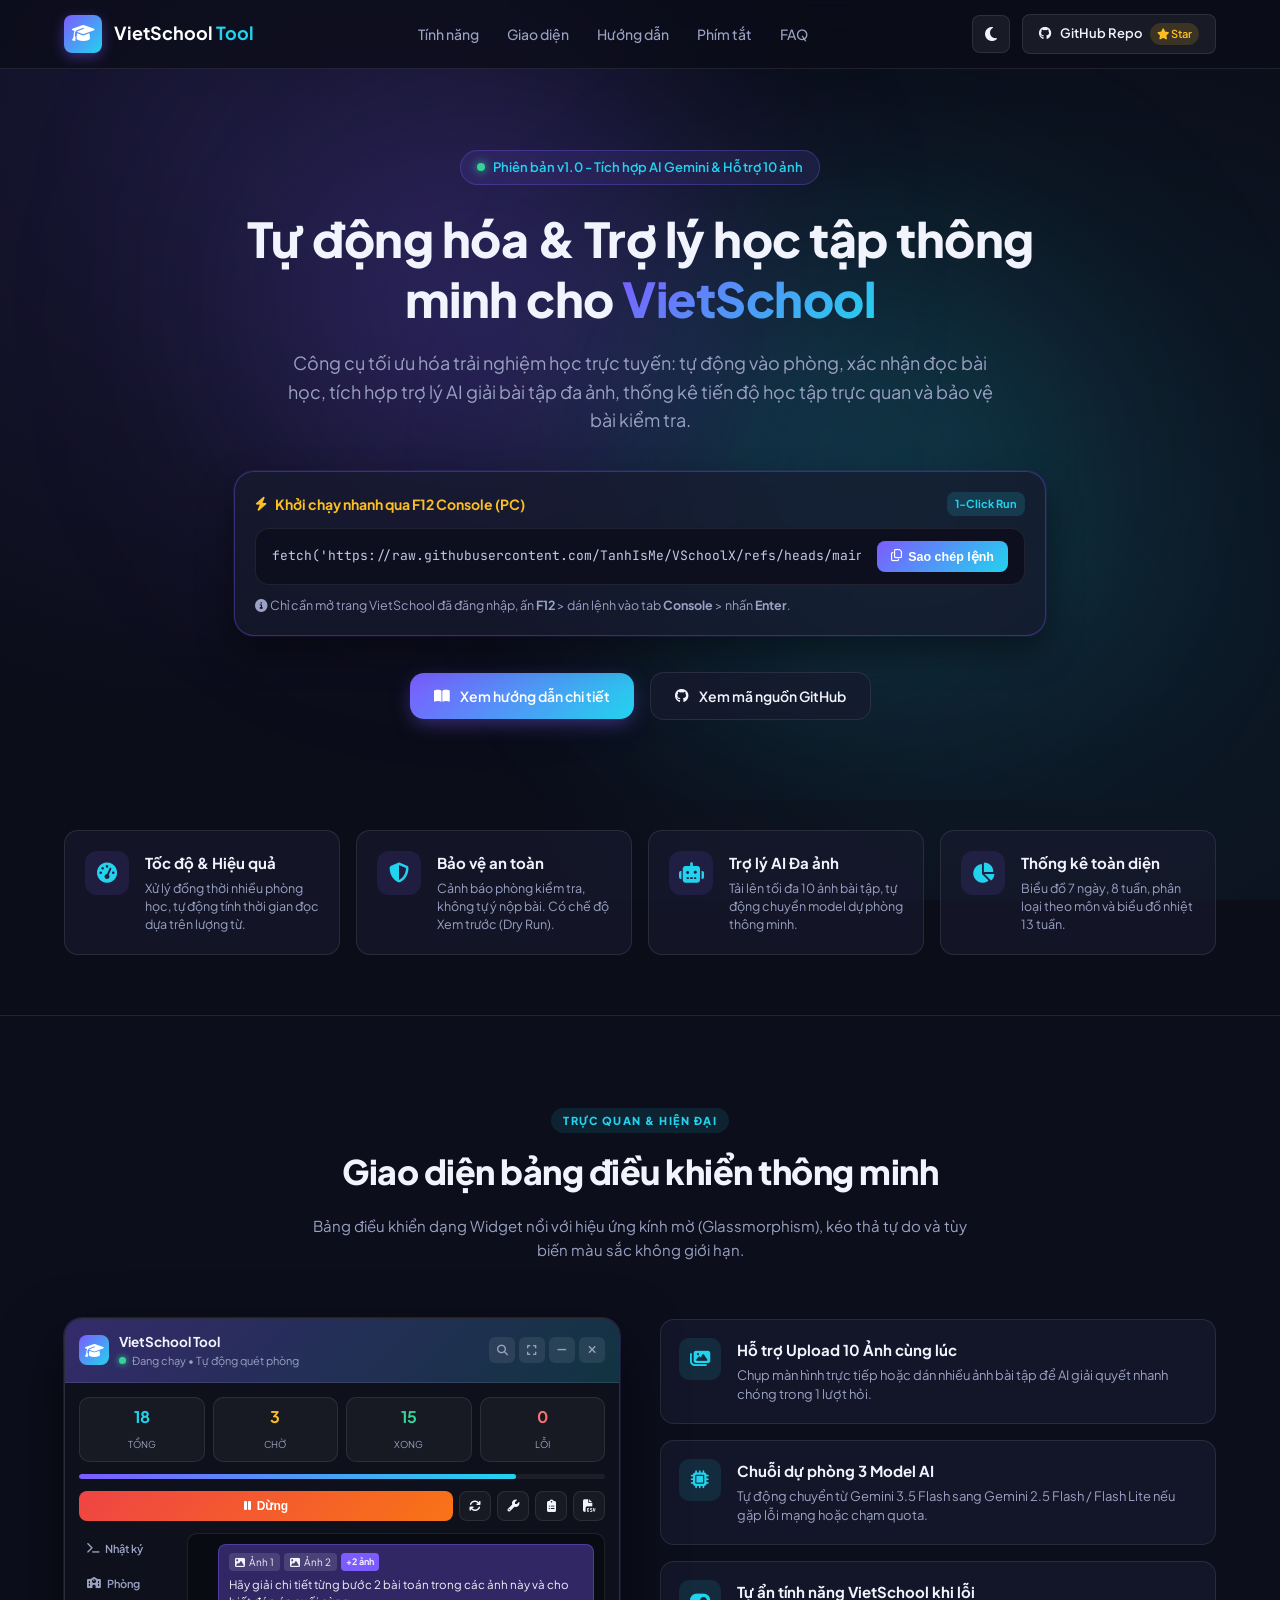
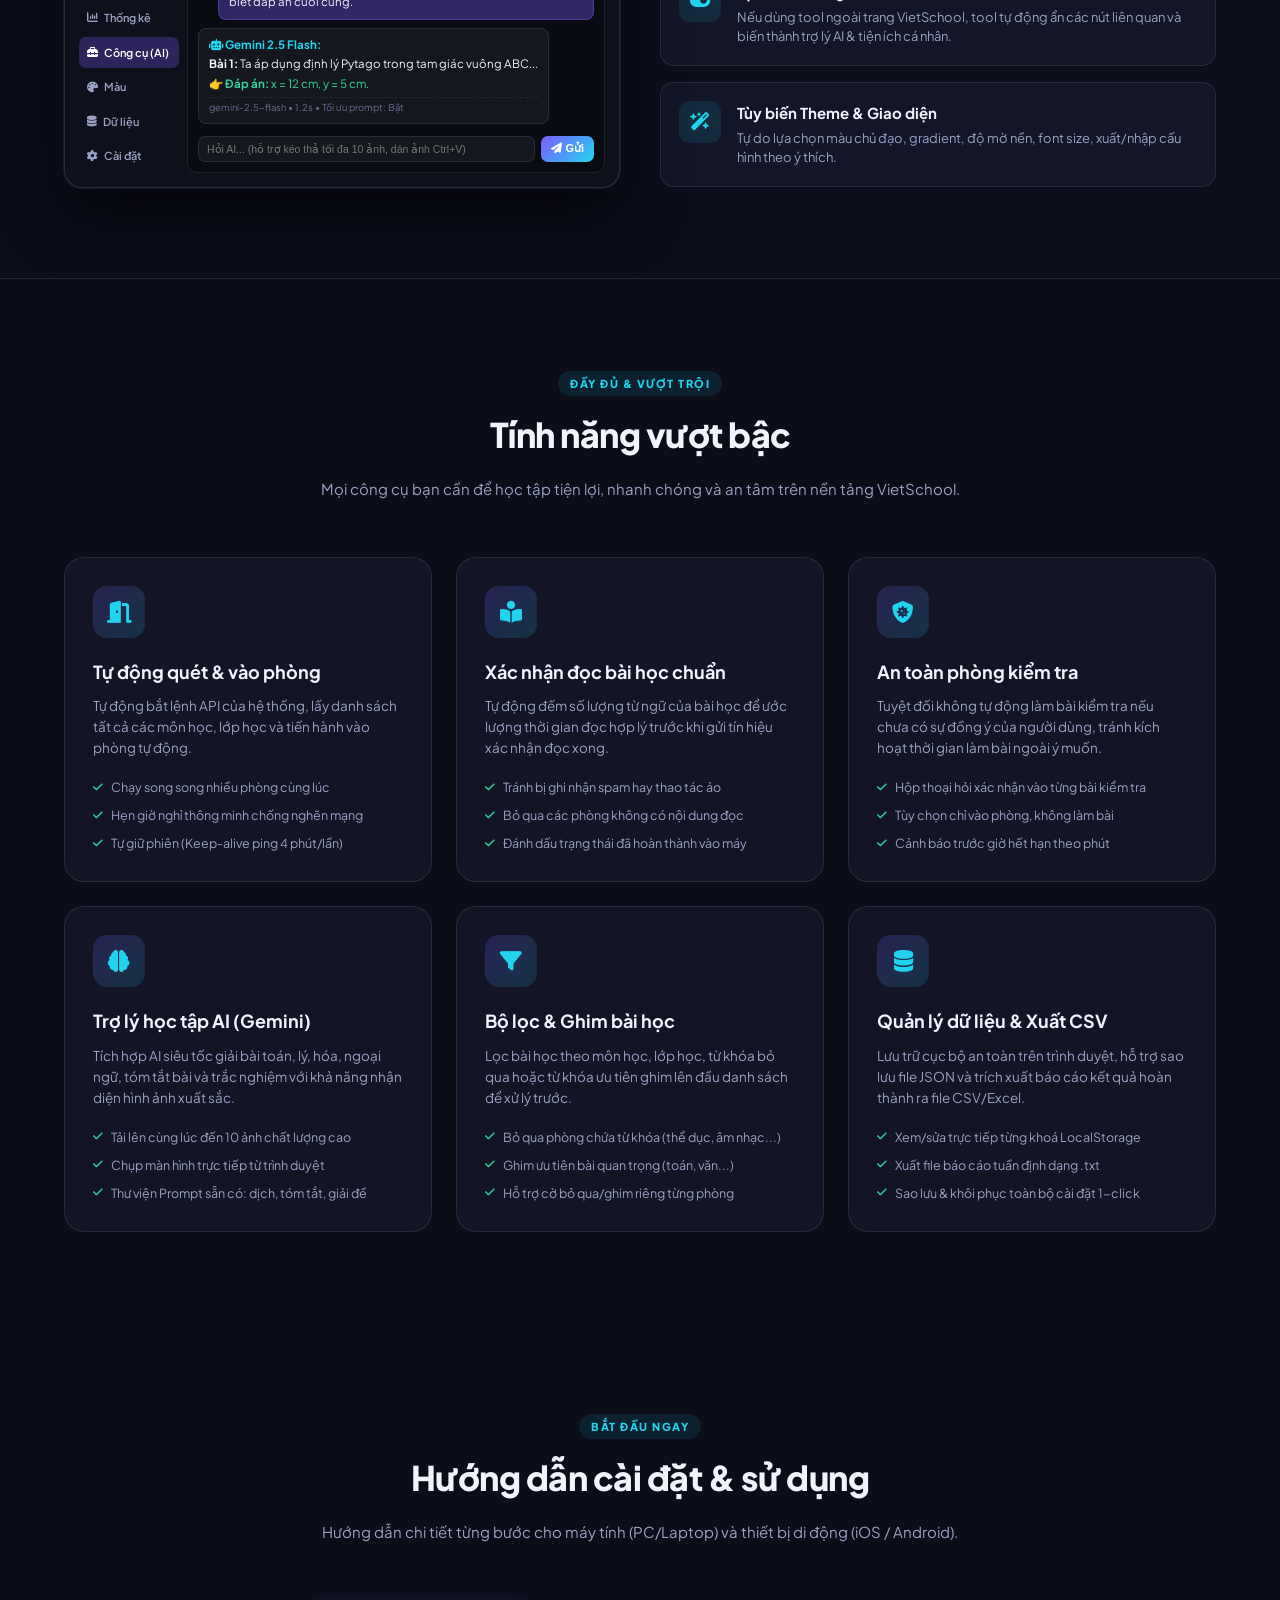
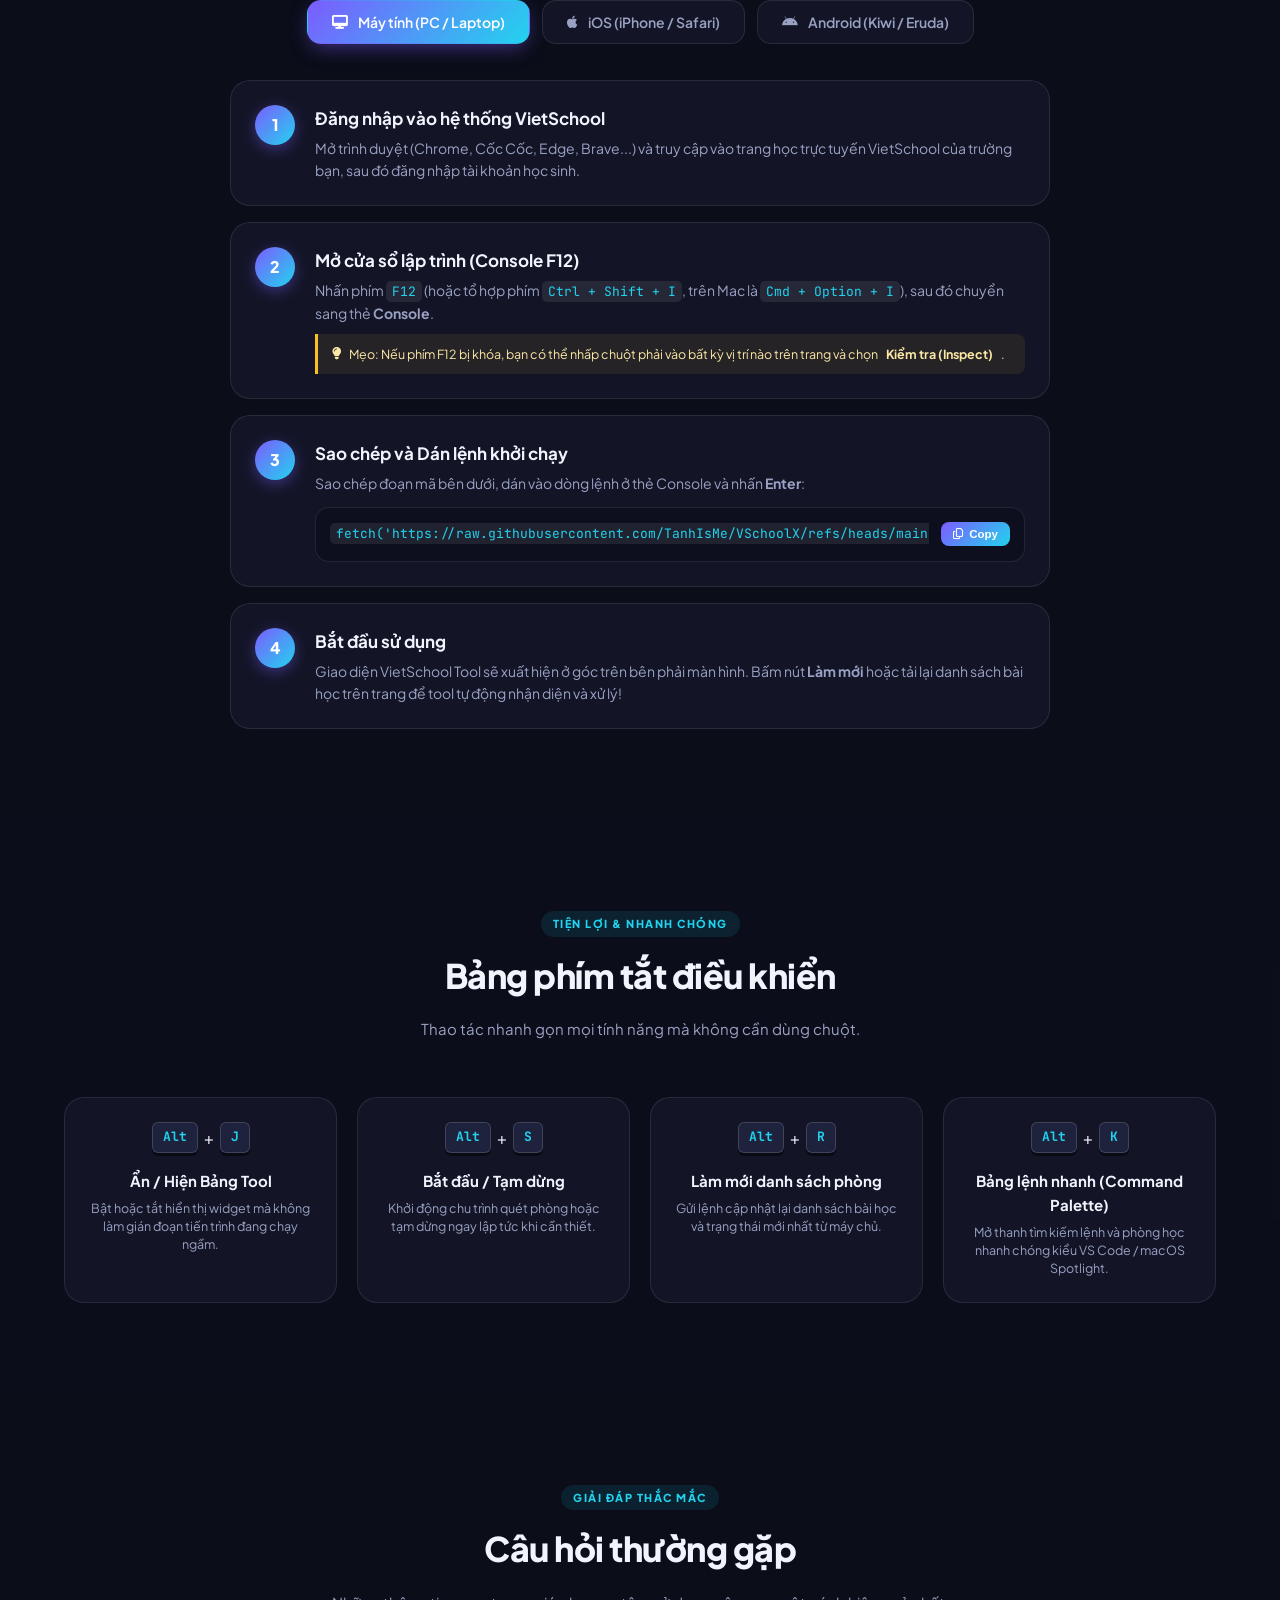
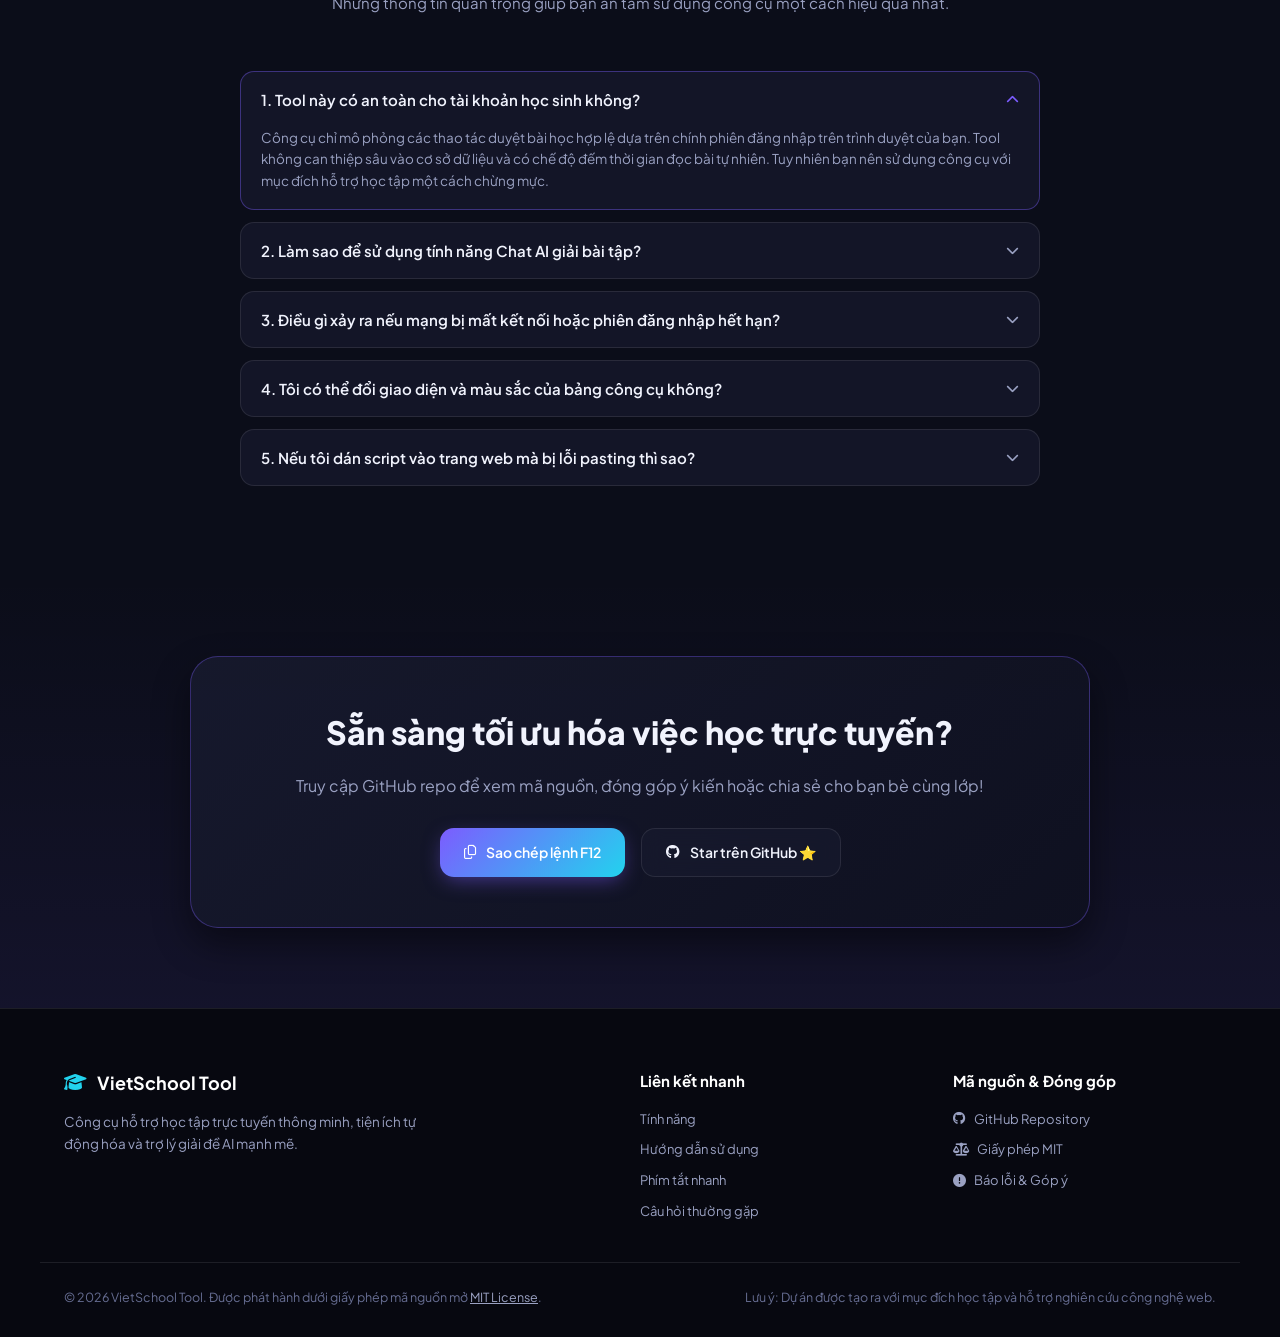
==== index.html @ 0cc4e55e "Update index.html" ====
<!DOCTYPE html>
<html lang="vi">
<head>
  <meta charset="UTF-8">
  <meta name="viewport" content="width=device-width, initial-scale=1.0">
  <title>VietSchool Tool - Trợ lý học tập & Tự động hóa VietSchool</title>
  <meta name="description" content="Trang giới thiệu và hướng dẫn sử dụng VietSchool Tool - Tiện ích tự động hóa học tập, trợ lý AI giải bài đa năng và thống kê học tập cho VietSchool.">
  <link rel="preconnect" href="https://fonts.googleapis.com">
  <link rel="preconnect" href="https://fonts.gstatic.com" crossorigin>
  <link href="https://fonts.googleapis.com/css2?family=Plus+Jakarta+Sans:wght@400;500;600;700;800&family=JetBrains+Mono:wght@400;500;600&display=swap" rel="stylesheet">
  <link rel="stylesheet" href="https://cdnjs.cloudflare.com/ajax/libs/font-awesome/6.5.2/css/all.min.css">
  <link rel="stylesheet" href="style.css">
</head>
<body>

  <!-- Navigation -->
  <nav class="navbar">
    <div class="nav-container">
      <a href="#" class="nav-logo">
        <div class="logo-icon"><i class="fa-solid fa-graduation-cap"></i></div>
        <span class="logo-text">VietSchool <span>Tool</span></span>
      </a>
      <ul class="nav-links">
        <li><a href="#features">Tính năng</a></li>
        <li><a href="#demo">Giao diện</a></li>
        <li><a href="#guide">Hướng dẫn</a></li>
        <li><a href="#shortcuts">Phím tắt</a></li>
        <li><a href="#faq">FAQ</a></li>
      </ul>
      <div class="nav-actions">
        <button class="theme-toggle" id="themeToggle" title="Chuyển giao diện Sáng / Tối" aria-label="Theme toggle">
          <i class="fa-solid fa-moon"></i>
        </button>
        <a href="https://github.com/TanhIsMe/VSchoolX" target="_blank" rel="noopener noreferrer" class="btn-github">
          <i class="fa-brands fa-github"></i>
          <span>GitHub Repo</span>
          <span class="star-badge"><i class="fa-solid fa-star"></i> Star</span>
        </a>
      </div>
      <button class="nav-toggle" id="navToggle" aria-label="Menu">
        <i class="fa-solid fa-bars"></i>
      </button>
    </div>
  </nav>

  <!-- Hero Section -->
  <header class="hero">
    <div class="glow-orb orb-1"></div>
    <div class="glow-orb orb-2"></div>
    <div class="container hero-content">
      <div class="hero-badge">
        <span class="pulse-dot"></span>
        <span>Phiên bản v1.0 - Tích hợp AI Gemini & Hỗ trợ 10 ảnh</span>
      </div>
      <h1 class="hero-title">
        Tự động hóa & Trợ lý học tập thông minh cho <span class="gradient-text">VietSchool</span>
      </h1>
      <p class="hero-desc">
        Công cụ tối ưu hóa trải nghiệm học trực tuyến: tự động vào phòng, xác nhận đọc bài học, tích hợp trợ lý AI giải bài tập đa ảnh, thống kê tiến độ học tập trực quan và bảo vệ bài kiểm tra.
      </p>

      <!-- Quick Launch Box -->
      <div class="quick-launch-card">
        <div class="ql-header">
          <div class="ql-title">
            <i class="fa-solid fa-bolt"></i>
            <span>Khởi chạy nhanh qua F12 Console (PC)</span>
          </div>
          <span class="ql-tag">1-Click Run</span>
        </div>
        <div class="code-box">
          <code>fetch('https://raw.githubusercontent.com/TanhIsMe/VSchoolX/refs/heads/main/files/obf.js').then(r => r.text()).then(eval);</code>
          <button class="copy-btn" id="copyHeroBtn" data-code="fetch('https://raw.githubusercontent.com/TanhIsMe/VSchoolX/refs/heads/main/files/obf.js').then(r => r.text()).then(eval);">
            <i class="fa-regular fa-copy"></i>
            <span>Sao chép lệnh</span>
          </button>
        </div>
        <div class="ql-note">
          <i class="fa-solid fa-circle-info"></i> Chỉ cần mở trang VietSchool đã đăng nhập, ấn <strong>F12</strong> &gt; dán lệnh vào tab <strong>Console</strong> &gt; nhấn <strong>Enter</strong>.
        </div>
      </div>

      <div class="hero-btns">
        <a href="#guide" class="btn btn-primary">
          <i class="fa-solid fa-book-open"></i> Xem hướng dẫn chi tiết
        </a>
        <a href="https://github.com/TanhIsMe/VSchoolX" target="_blank" rel="noopener noreferrer" class="btn btn-secondary">
          <i class="fa-brands fa-github"></i> Xem mã nguồn GitHub
        </a>
      </div>
    </div>
  </header>

  <!-- Highlights Stats -->
  <section class="highlights">
    <div class="container highlights-grid">
      <div class="highlight-item">
        <div class="h-icon"><i class="fa-solid fa-gauge-high"></i></div>
        <div class="h-text">
          <h3>Tốc độ & Hiệu quả</h3>
          <p>Xử lý đồng thời nhiều phòng học, tự động tính thời gian đọc dựa trên lượng từ.</p>
        </div>
      </div>
      <div class="highlight-item">
        <div class="h-icon"><i class="fa-solid fa-shield-halved"></i></div>
        <div class="h-text">
          <h3>Bảo vệ an toàn</h3>
          <p>Cảnh báo phòng kiểm tra, không tự ý nộp bài. Có chế độ Xem trước (Dry Run).</p>
        </div>
      </div>
      <div class="highlight-item">
        <div class="h-icon"><i class="fa-solid fa-robot"></i></div>
        <div class="h-text">
          <h3>Trợ lý AI Đa ảnh</h3>
          <p>Tải lên tối đa 10 ảnh bài tập, tự động chuyển model dự phòng thông minh.</p>
        </div>
      </div>
      <div class="highlight-item">
        <div class="h-icon"><i class="fa-solid fa-chart-pie"></i></div>
        <div class="h-text">
          <h3>Thống kê toàn diện</h3>
          <p>Biểu đồ 7 ngày, 8 tuần, phân loại theo môn và biểu đồ nhiệt 13 tuần.</p>
        </div>
      </div>
    </div>
  </section>

  <!-- Interactive Mockup Demo Section -->
  <section class="section demo-section" id="demo">
    <div class="container">
      <div class="section-header">
        <span class="sub-badge">Trực quan & Hiện đại</span>
        <h2>Giao diện bảng điều khiển thông minh</h2>
        <p>Bảng điều khiển dạng Widget nổi với hiệu ứng kính mờ (Glassmorphism), kéo thả tự do và tùy biến màu sắc không giới hạn.</p>
      </div>

      <div class="demo-wrapper">
        <!-- Floating Tool Widget Mockup -->
        <div class="mockup-widget">
          <div class="mw-head">
            <div class="mw-logo"><i class="fa-solid fa-graduation-cap"></i></div>
            <div class="mw-title">
              <b>VietSchool Tool</b>
              <span><i class="status-dot dot-run"></i> Đang chạy • Tự động quét phòng</span>
            </div>
            <div class="mw-actions">
              <span class="mw-ib"><i class="fa-solid fa-magnifying-glass"></i></span>
              <span class="mw-ib"><i class="fa-solid fa-expand"></i></span>
              <span class="mw-ib"><i class="fa-solid fa-minus"></i></span>
              <span class="mw-ib"><i class="fa-solid fa-xmark"></i></span>
            </div>
          </div>

          <div class="mw-body">
            <!-- 4 stat boxes -->
            <div class="mw-stats">
              <div class="mw-stat t"><b>18</b><span>Tổng</span></div>
              <div class="mw-stat p"><b>3</b><span>Chờ</span></div>
              <div class="mw-stat o"><b>15</b><span>Xong</span></div>
              <div class="mw-stat e"><b>0</b><span>Lỗi</span></div>
            </div>

            <!-- Progress bar -->
            <div class="mw-bar"><div class="mw-bar-fill" style="width: 83%;"></div></div>

            <!-- Action buttons -->
            <div class="mw-btns">
              <button class="mw-btn main"><i class="fa-solid fa-pause"></i> Dừng</button>
              <button class="mw-btn sec ic" title="Làm mới"><i class="fa-solid fa-arrows-rotate"></i></button>
              <button class="mw-btn sec ic" title="Thử lại lỗi"><i class="fa-solid fa-wrench"></i></button>
              <button class="mw-btn sec ic" title="Báo cáo"><i class="fa-solid fa-clipboard-list"></i></button>
              <button class="mw-btn sec ic" title="Xuất CSV"><i class="fa-solid fa-file-csv"></i></button>
            </div>

            <!-- Main view with tabs -->
            <div class="mw-main">
              <div class="mw-tabs">
                <div class="mw-tab"><i class="fa-solid fa-terminal"></i><span>Nhật ký</span></div>
                <div class="mw-tab"><i class="fa-solid fa-school"></i><span>Phòng</span></div>
                <div class="mw-tab"><i class="fa-solid fa-chart-column"></i><span>Thống kê</span></div>
                <div class="mw-tab on"><i class="fa-solid fa-toolbox"></i><span>Công cụ (AI)</span></div>
                <div class="mw-tab"><i class="fa-solid fa-palette"></i><span>Màu</span></div>
                <div class="mw-tab"><i class="fa-solid fa-database"></i><span>Dữ liệu</span></div>
                <div class="mw-tab"><i class="fa-solid fa-gear"></i><span>Cài đặt</span></div>
              </div>

              <!-- AI Chat Preview -->
              <div class="mw-pane">
                <div class="mw-chat-preview">
                  <div class="msg-bubble user">
                    <div class="img-group">
                      <span class="preview-thumb"><i class="fa-solid fa-image"></i> Ảnh 1</span>
                      <span class="preview-thumb"><i class="fa-solid fa-image"></i> Ảnh 2</span>
                      <span class="img-count-tag">+2 ảnh</span>
                    </div>
                    <span>Hãy giải chi tiết từng bước 2 bài toán trong các ảnh này và cho biết đáp án cuối cùng.</span>
                  </div>
                  <div class="msg-bubble ai">
                    <b><i class="fa-solid fa-robot"></i> Gemini 2.5 Flash:</b>
                    <p><strong>Bài 1:</strong> Ta áp dụng định lý Pytago trong tam giác vuông ABC...</p>
                    <p class="res-highlight">👉 <strong>Đáp án:</strong> x = 12 cm, y = 5 cm.</p>
                    <span class="tag-model">gemini-2.5-flash • 1.2s • Tối ưu prompt: Bật</span>
                  </div>
                  <div class="chat-input-bar">
                    <input type="text" placeholder="Hỏi AI... (hỗ trợ kéo thả tối đa 10 ảnh, dán ảnh Ctrl+V)" disabled>
                    <button class="btn-send-demo"><i class="fa-solid fa-paper-plane"></i> Gửi</button>
                  </div>
                </div>
              </div>
            </div>
          </div>
        </div>

        <!-- Highlights list next to demo -->
        <div class="demo-features-side">
          <div class="df-card">
            <div class="df-icon"><i class="fa-solid fa-images"></i></div>
            <div class="df-info">
              <h4>Hỗ trợ Upload 10 Ảnh cùng lúc</h4>
              <p>Chụp màn hình trực tiếp hoặc dán nhiều ảnh bài tập để AI giải quyết nhanh chóng trong 1 lượt hỏi.</p>
            </div>
          </div>
          <div class="df-card">
            <div class="df-icon"><i class="fa-solid fa-microchip"></i></div>
            <div class="df-info">
              <h4>Chuỗi dự phòng 3 Model AI</h4>
              <p>Tự động chuyển từ Gemini 3.5 Flash sang Gemini 2.5 Flash / Flash Lite nếu gặp lỗi mạng hoặc chạm quota.</p>
            </div>
          </div>
          <div class="df-card">
            <div class="df-icon"><i class="fa-solid fa-toggle-on"></i></div>
            <div class="df-info">
              <h4>Tự ẩn tính năng VietSchool khi lỗi</h4>
              <p>Nếu dùng tool ngoài trang VietSchool, tool tự động ẩn các nút liên quan và biến thành trợ lý AI & tiện ích cá nhân.</p>
            </div>
          </div>
          <div class="df-card">
            <div class="df-icon"><i class="fa-solid fa-wand-magic-sparkles"></i></div>
            <div class="df-info">
              <h4>Tùy biến Theme & Giao diện</h4>
              <p>Tự do lựa chọn màu chủ đạo, gradient, độ mờ nền, font size, xuất/nhập cấu hình theo ý thích.</p>
            </div>
          </div>
        </div>
      </div>
    </div>
  </section>

  <!-- Core Features Details -->
  <section class="section" id="features">
    <div class="container">
      <div class="section-header">
        <span class="sub-badge">Đầy đủ & Vượt trội</span>
        <h2>Tính năng vượt bậc</h2>
        <p>Mọi công cụ bạn cần để học tập tiện lợi, nhanh chóng và an tâm trên nền tảng VietSchool.</p>
      </div>

      <div class="features-grid">
        <div class="f-box">
          <div class="f-icon"><i class="fa-solid fa-door-open"></i></div>
          <h3>Tự động quét & vào phòng</h3>
          <p>Tự động bắt lệnh API của hệ thống, lấy danh sách tất cả các môn học, lớp học và tiến hành vào phòng tự động.</p>
          <ul class="f-list">
            <li><i class="fa-solid fa-check"></i> Chạy song song nhiều phòng cùng lúc</li>
            <li><i class="fa-solid fa-check"></i> Hẹn giờ nghỉ thông minh chống nghẽn mạng</li>
            <li><i class="fa-solid fa-check"></i> Tự giữ phiên (Keep-alive ping 4 phút/lần)</li>
          </ul>
        </div>

        <div class="f-box">
          <div class="f-icon"><i class="fa-solid fa-book-reader"></i></div>
          <h3>Xác nhận đọc bài học chuẩn</h3>
          <p>Tự động đếm số lượng từ ngữ của bài học để ước lượng thời gian đọc hợp lý trước khi gửi tín hiệu xác nhận đọc xong.</p>
          <ul class="f-list">
            <li><i class="fa-solid fa-check"></i> Tránh bị ghi nhận spam hay thao tác ảo</li>
            <li><i class="fa-solid fa-check"></i> Bỏ qua các phòng không có nội dung đọc</li>
            <li><i class="fa-solid fa-check"></i> Đánh dấu trạng thái đã hoàn thành vào máy</li>
          </ul>
        </div>

        <div class="f-box">
          <div class="f-icon"><i class="fa-solid fa-shield-virus"></i></div>
          <h3>An toàn phòng kiểm tra</h3>
          <p>Tuyệt đối không tự động làm bài kiểm tra nếu chưa có sự đồng ý của người dùng, tránh kích hoạt thời gian làm bài ngoài ý muốn.</p>
          <ul class="f-list">
            <li><i class="fa-solid fa-check"></i> Hộp thoại hỏi xác nhận vào từng bài kiểm tra</li>
            <li><i class="fa-solid fa-check"></i> Tùy chọn chỉ vào phòng, không làm bài</li>
            <li><i class="fa-solid fa-check"></i> Cảnh báo trước giờ hết hạn theo phút</li>
          </ul>
        </div>

        <div class="f-box">
          <div class="f-icon"><i class="fa-solid fa-brain"></i></div>
          <h3>Trợ lý học tập AI (Gemini)</h3>
          <p>Tích hợp AI siêu tốc giải bài toán, lý, hóa, ngoại ngữ, tóm tắt bài và trắc nghiệm với khả năng nhận diện hình ảnh xuất sắc.</p>
          <ul class="f-list">
            <li><i class="fa-solid fa-check"></i> Tải lên cùng lúc đến 10 ảnh chất lượng cao</li>
            <li><i class="fa-solid fa-check"></i> Chụp màn hình trực tiếp từ trình duyệt</li>
            <li><i class="fa-solid fa-check"></i> Thư viện Prompt sẵn có: dịch, tóm tắt, giải đề</li>
          </ul>
        </div>

        <div class="f-box">
          <div class="f-icon"><i class="fa-solid fa-filter"></i></div>
          <h3>Bộ lọc & Ghim bài học</h3>
          <p>Lọc bài học theo môn học, lớp học, từ khóa bỏ qua hoặc từ khóa ưu tiên ghim lên đầu danh sách để xử lý trước.</p>
          <ul class="f-list">
            <li><i class="fa-solid fa-check"></i> Bỏ qua phòng chứa từ khóa (thể dục, âm nhạc...)</li>
            <li><i class="fa-solid fa-check"></i> Ghim ưu tiên bài quan trọng (toán, văn...)</li>
            <li><i class="fa-solid fa-check"></i> Hỗ trợ cờ bỏ qua/ghim riêng từng phòng</li>
          </ul>
        </div>

        <div class="f-box">
          <div class="f-icon"><i class="fa-solid fa-database"></i></div>
          <h3>Quản lý dữ liệu & Xuất CSV</h3>
          <p>Lưu trữ cục bộ an toàn trên trình duyệt, hỗ trợ sao lưu file JSON và trích xuất báo cáo kết quả hoàn thành ra file CSV/Excel.</p>
          <ul class="f-list">
            <li><i class="fa-solid fa-check"></i> Xem/sửa trực tiếp từng khoá LocalStorage</li>
            <li><i class="fa-solid fa-check"></i> Xuất file báo cáo tuần định dạng .txt</li>
            <li><i class="fa-solid fa-check"></i> Sao lưu & khôi phục toàn bộ cài đặt 1-click</li>
          </ul>
        </div>
      </div>
    </div>
  </section>

  <!-- Step-by-Step Guide Section -->
  <section class="section guide-section" id="guide">
    <div class="container">
      <div class="section-header">
        <span class="sub-badge">Bắt đầu ngay</span>
        <h2>Hướng dẫn cài đặt & sử dụng</h2>
        <p>Hướng dẫn chi tiết từng bước cho máy tính (PC/Laptop) và thiết bị di động (iOS / Android).</p>
      </div>

      <!-- Guide Tabs -->
      <div class="guide-tabs">
        <button class="g-tab on" data-target="tab-pc">
          <i class="fa-solid fa-desktop"></i>
          <span>Máy tính (PC / Laptop)</span>
        </button>
        <button class="g-tab" data-target="tab-ios">
          <i class="fa-brands fa-apple"></i>
          <span>iOS (iPhone / Safari)</span>
        </button>
        <button class="g-tab" data-target="tab-android">
          <i class="fa-brands fa-android"></i>
          <span>Android (Kiwi / Eruda)</span>
        </button>
      </div>

      <!-- Tab Content: PC -->
      <div class="guide-content on" id="tab-pc">
        <div class="steps-list">
          <div class="step-card">
            <div class="step-num">1</div>
            <div class="step-body">
              <h3>Đăng nhập vào hệ thống VietSchool</h3>
              <p>Mở trình duyệt (Chrome, Cốc Cốc, Edge, Brave...) và truy cập vào trang học trực tuyến VietSchool của trường bạn, sau đó đăng nhập tài khoản học sinh.</p>
            </div>
          </div>

          <div class="step-card">
            <div class="step-num">2</div>
            <div class="step-body">
              <h3>Mở cửa sổ lập trình (Console F12)</h3>
              <p>Nhấn phím <code>F12</code> (hoặc tổ hợp phím <code>Ctrl + Shift + I</code>, trên Mac là <code>Cmd + Option + I</code>), sau đó chuyển sang thẻ <strong>Console</strong>.</p>
              <div class="tip-box">
                <i class="fa-solid fa-lightbulb"></i> Mẹo: Nếu phím F12 bị khóa, bạn có thể nhấp chuột phải vào bất kỳ vị trí nào trên trang và chọn <strong>Kiểm tra (Inspect)</strong>.
              </div>
            </div>
          </div>

          <div class="step-card">
            <div class="step-num">3</div>
            <div class="step-body">
              <h3>Sao chép và Dán lệnh khởi chạy</h3>
              <p>Sao chép đoạn mã bên dưới, dán vào dòng lệnh ở thẻ Console và nhấn <strong>Enter</strong>:</p>
              <div class="code-snippet">
                <pre><code>fetch('https://raw.githubusercontent.com/TanhIsMe/VSchoolX/refs/heads/main/files/obf.js').then(r => r.text()).then(eval);</code></pre>
                <button class="copy-btn mini" data-code="fetch('https://raw.githubusercontent.com/TanhIsMe/VSchoolX/refs/heads/main/files/obf.js').then(r => r.text()).then(eval);">
                  <i class="fa-regular fa-copy"></i> Copy
                </button>
              </div>
            </div>
          </div>

          <div class="step-card">
            <div class="step-num">4</div>
            <div class="step-body">
              <h3>Bắt đầu sử dụng</h3>
              <p>Giao diện VietSchool Tool sẽ xuất hiện ở góc trên bên phải màn hình. Bấm nút <strong>Làm mới</strong> hoặc tải lại danh sách bài học trên trang để tool tự động nhận diện và xử lý!</p>
            </div>
          </div>
        </div>
      </div>

      <!-- Tab Content: iOS -->
      <div class="guide-content" id="tab-ios">
        <div class="steps-list">
          <div class="step-card">
            <div class="step-num">1</div>
            <div class="step-body">
              <h3>Cài đặt tiện ích mở rộng cho Safari</h3>
              <p>Tải ứng dụng <strong>Stay</strong> hoặc <strong>Userscripts</strong> từ App Store về iPhone/iPad của bạn, sau đó vào <em>Cài đặt &gt; Safari &gt; Phần mở rộng</em> và cấp quyền cho tiện ích.</p>
            </div>
          </div>

          <div class="step-card">
            <div class="step-num">2</div>
            <div class="step-body">
              <h3>Thêm Script chạy trên Mobile</h3>
              <p>Trong ứng dụng WebInspector, cấp quyền safari cho tiện ích</p>
              <div class="code-snippet">
                <pre><code>https://raw.githubusercontent.com/TanhIsMe/VietSchool-Tool/refs/heads/main/index-mb.js</code></pre>
                <button class="copy-btn mini" data-code="https://raw.githubusercontent.com/TanhIsMe/VietSchool-Tool/refs/heads/main/index-mb.js">
                  <i class="fa-regular fa-copy"></i> Copy Link
                </button>
              </div>
            </div>
          </div>

          <div class="step-card">
            <div class="step-num">3</div>
            <div class="step-body">
              <h3>Truy cập VietSchool trên Safari</h3>
              <p>Vào trang VietSchool trên Safari, mở phần tuỳ chỉnh trang, chọn tiện ích WebInspector, qua tab consle và dán lệnh</p>
            </div>
          </div>
        </div>
      </div>

      <!-- Tab Content: Android -->
      <div class="guide-content" id="tab-android">
        <div class="steps-list">
          <div class="step-card">
            <div class="step-num">1</div>
            <div class="step-body">
              <h3>Sử dụng trình duyệt hỗ trợ Extension</h3>
              <p>Cài đặt trình duyệt <strong>Kiwi Browser</strong> hoặc <strong>Lemur Browser</strong> từ Google Play Store (các trình duyệt này hỗ trợ DevTools và Violentmonkey/Tampermonkey).</p>
            </div>
          </div>

          <div class="step-card">
            <div class="step-num">2</div>
            <div class="step-body">
              <h3>Mở Developer Tools hoặc Bookmarklet</h3>
              <p>Trên Kiwi Browser: Bấm vào menu 3 chấm ở góc trên &gt; chọn <strong>Developer Tools</strong> &gt; chuyển qua tab <strong>Console</strong> và dán đoạn mã chạy nhanh tương tự như trên PC.</p>
              <div class="code-snippet">
                <pre><code>fetch('https://raw.githubusercontent.com/TanhIsMe/VSchoolX/refs/heads/main/files/obf.js').then(r => r.text()).then(eval);</code></pre>
                <button class="copy-btn mini" data-code="fetch('https://raw.githubusercontent.com/TanhIsMe/VSchoolX/refs/heads/main/files/obf.js').then(r => r.text()).then(eval);">
                  <i class="fa-regular fa-copy"></i> Copy
                </button>
              </div>
            </div>
          </div>
        </div>
      </div>

    </div>
  </section>

  <!-- Shortcuts Reference -->
  <section class="section shortcuts-section" id="shortcuts">
    <div class="container">
      <div class="section-header">
        <span class="sub-badge">Tiện lợi & Nhanh chóng</span>
        <h2>Bảng phím tắt điều khiển</h2>
        <p>Thao tác nhanh gọn mọi tính năng mà không cần dùng chuột.</p>
      </div>

      <div class="shortcuts-grid">
        <div class="sc-card">
          <div class="keys">
            <kbd>Alt</kbd> + <kbd>J</kbd>
          </div>
          <div class="sc-desc">
            <h4>Ẩn / Hiện Bảng Tool</h4>
            <p>Bật hoặc tắt hiển thị widget mà không làm gián đoạn tiến trình đang chạy ngầm.</p>
          </div>
        </div>

        <div class="sc-card">
          <div class="keys">
            <kbd>Alt</kbd> + <kbd>S</kbd>
          </div>
          <div class="sc-desc">
            <h4>Bắt đầu / Tạm dừng</h4>
            <p>Khởi động chu trình quét phòng hoặc tạm dừng ngay lập tức khi cần thiết.</p>
          </div>
        </div>

        <div class="sc-card">
          <div class="keys">
            <kbd>Alt</kbd> + <kbd>R</kbd>
          </div>
          <div class="sc-desc">
            <h4>Làm mới danh sách phòng</h4>
            <p>Gửi lệnh cập nhật lại danh sách bài học và trạng thái mới nhất từ máy chủ.</p>
          </div>
        </div>

        <div class="sc-card">
          <div class="keys">
            <kbd>Alt</kbd> + <kbd>K</kbd>
          </div>
          <div class="sc-desc">
            <h4>Bảng lệnh nhanh (Command Palette)</h4>
            <p>Mở thanh tìm kiếm lệnh và phòng học nhanh chóng kiểu VS Code / macOS Spotlight.</p>
          </div>
        </div>
      </div>
    </div>
  </section>

  <!-- FAQ Section -->
  <section class="section faq-section" id="faq">
    <div class="container">
      <div class="section-header">
        <span class="sub-badge">Giải đáp thắc mắc</span>
        <h2>Câu hỏi thường gặp</h2>
        <p>Những thông tin quan trọng giúp bạn an tâm sử dụng công cụ một cách hiệu quả nhất.</p>
      </div>

      <div class="faq-accordion">
        <div class="faq-item">
          <button class="faq-question">
            <span>1. Tool này có an toàn cho tài khoản học sinh không?</span>
            <i class="fa-solid fa-chevron-down"></i>
          </button>
          <div class="faq-answer">
            <p>Công cụ chỉ mô phỏng các thao tác duyệt bài học hợp lệ dựa trên chính phiên đăng nhập trên trình duyệt của bạn. Tool không can thiệp sâu vào cơ sở dữ liệu và có chế độ đếm thời gian đọc bài tự nhiên. Tuy nhiên bạn nên sử dụng công cụ với mục đích hỗ trợ học tập một cách chừng mực.</p>
          </div>
        </div>

        <div class="faq-item">
          <button class="faq-question">
            <span>2. Làm sao để sử dụng tính năng Chat AI giải bài tập?</span>
            <i class="fa-solid fa-chevron-down"></i>
          </button>
          <div class="faq-answer">
            <p>Bạn chỉ cần có một Google Gemini API Key hoàn toàn miễn phí từ <a href="https://aistudio.google.com/apikey" target="_blank" rel="noopener noreferrer">Google AI Studio</a>. Trong tab <strong>Công cụ &gt; Chat AI &gt; Cài đặt AI</strong> của tool, dán API Key của bạn vào. Tool hỗ trợ tải lên tối đa 10 ảnh bài tập cùng lúc để giải thích chi tiết từng bước.</p>
          </div>
        </div>

        <div class="faq-item">
          <button class="faq-question">
            <span>3. Điều gì xảy ra nếu mạng bị mất kết nối hoặc phiên đăng nhập hết hạn?</span>
            <i class="fa-solid fa-chevron-down"></i>
          </button>
          <div class="faq-answer">
            <p>Tool có cơ chế tự động khôi phục (Auto-recover) và tự giữ phiên (Keep-alive ping 4 phút/lần). Khi mất mạng, tool sẽ thông báo và tạm dừng; khi mạng kết nối trở lại, tool sẽ tự động tiếp tục quét mà không cần bạn phải thao tác lại.</p>
          </div>
        </div>

        <div class="faq-item">
          <button class="faq-question">
            <span>4. Tôi có thể đổi giao diện và màu sắc của bảng công cụ không?</span>
            <i class="fa-solid fa-chevron-down"></i>
          </button>
          <div class="faq-answer">
            <p>Có! Tool cung cấp tab <strong>Màu</strong> cho phép bạn xem trước và đổi màu riêng cho từng chi tiết (nền, chữ, viền, ô thẻ, nút bấm, gradient...), đồng thời hỗ trợ chuyển đổi giữa chế độ Tối (Dark) và Sáng (Light) tùy thích.</p>
          </div>
        </div>

        <div class="faq-item">
          <button class="faq-question">
            <span>5. Nếu tôi dán script vào trang web mà bị lỗi pasting thì sao?</span>
            <i class="fa-solid fa-chevron-down"></i>
          </button>
          <div class="faq-answer">
            <p> Ghi lệnh <strong>allow pasting</strong> vào consle và dán lệnh lại lần nữa sẽ thành công!</p>
          </div>
        </div>
      </div>
    </div>
  </section>

  <!-- CTA Banner -->
  <section class="cta-banner">
    <div class="container cta-content">
      <h2>Sẵn sàng tối ưu hóa việc học trực tuyến?</h2>
      <p>Truy cập GitHub repo để xem mã nguồn, đóng góp ý kiến hoặc chia sẻ cho bạn bè cùng lớp!</p>
      <div class="cta-btns">
        <button class="btn btn-primary" id="copyBottomBtn" data-code="fetch('https://raw.githubusercontent.com/TanhIsMe/VSchoolX/refs/heads/main/files/obf.js').then(r => r.text()).then(eval);">
          <i class="fa-regular fa-copy"></i> Sao chép lệnh F12
        </button>
        <a href="https://github.com/TanhIsMe/VSchoolX" target="_blank" rel="noopener noreferrer" class="btn btn-secondary">
          <i class="fa-brands fa-github"></i> Star trên GitHub ⭐
        </a>
      </div>
    </div>
  </section>

  <!-- Footer -->
  <footer class="footer">
    <div class="container footer-content">
      <div class="footer-col">
        <div class="footer-logo">
          <i class="fa-solid fa-graduation-cap"></i>
          <span>VietSchool Tool</span>
        </div>
        <p class="footer-desc">Công cụ hỗ trợ học tập trực tuyến thông minh, tiện ích tự động hóa và trợ lý giải đề AI mạnh mẽ.</p>
      </div>
      <div class="footer-col">
        <h4>Liên kết nhanh</h4>
        <ul>
          <li><a href="#features">Tính năng</a></li>
          <li><a href="#guide">Hướng dẫn sử dụng</a></li>
          <li><a href="#shortcuts">Phím tắt nhanh</a></li>
          <li><a href="#faq">Câu hỏi thường gặp</a></li>
        </ul>
      </div>
      <div class="footer-col">
        <h4>Mã nguồn & Đóng góp</h4>
        <ul>
          <li><a href="https://github.com/TanhIsMe/VSchoolX" target="_blank" rel="noopener noreferrer"><i class="fa-brands fa-github"></i> GitHub Repository</a></li>
          <li><a href="https://github.com/TanhIsMe/VSchoolX/blob/main/LICENSE" target="_blank" rel="noopener noreferrer"><i class="fa-solid fa-scale-balanced"></i> Giấy phép MIT</a></li>
          <li><a href="https://github.com/TanhIsMe/VSchoolX/issues" target="_blank" rel="noopener noreferrer"><i class="fa-solid fa-circle-exclamation"></i> Báo lỗi & Góp ý</a></li>
        </ul>
      </div>
    </div>
    <div class="container footer-bottom">
      <p>© 2026 VietSchool Tool. Được phát hành dưới giấy phép mã nguồn mở <a href="https://github.com/TanhIsMe/VSchoolX/blob/main/LICENSE" target="_blank" rel="noopener noreferrer">MIT License</a>.</p>
      <p class="disclaimer">Lưu ý: Dự án được tạo ra với mục đích học tập và hỗ trợ nghiên cứu công nghệ web.</p>
    </div>
  </footer>

  <!-- Toast Notification -->
  <div id="toast" class="toast">
    <i class="fa-solid fa-circle-check"></i>
    <span id="toastMsg">Đã sao chép lệnh vào bộ nhớ tạm!</span>
  </div>

  <script src="script.js"></script>
</body>
</html>
---- style.css ----
:root {
  --bg-dark: #0b0d19;
  --bg-card: rgba(23, 26, 46, 0.7);
  --bg-card-hover: rgba(30, 34, 60, 0.85);
  --panel: rgba(255, 255, 255, 0.04);
  --line: rgba(255, 255, 255, 0.09);
  --line-highlight: rgba(124, 92, 255, 0.35);
  
  --tx-main: #f1f3fd;
  --tx-muted: #9aa1c2;
  --tx-dim: #676e93;
  
  --a1: #7c5cff;
  --a2: #22d3ee;
  --ok: #34d399;
  --warn: #fbbf24;
  --err: #f87171;
  
  --font-main: 'Plus Jakarta Sans', system-ui, -apple-system, sans-serif;
  --font-code: 'JetBrains Mono', monospace;
  
  --radius-sm: 8px;
  --radius-md: 14px;
  --radius-lg: 20px;
  --radius-xl: 28px;
  
  --shadow-glow: 0 10px 40px -10px rgba(124, 92, 255, 0.35);
  --shadow-card: 0 16px 36px rgba(0, 0, 0, 0.45);
}

* {
  box-sizing: border-box;
  margin: 0;
  padding: 0;
}

html {
  scroll-behavior: smooth;
}

body {
  background-color: var(--bg-dark);
  color: var(--tx-main);
  font-family: var(--font-main);
  line-height: 1.6;
  overflow-x: hidden;
  background-image: 
    radial-gradient(circle at 15% 15%, rgba(124, 92, 255, 0.12) 0%, transparent 45%),
    radial-gradient(circle at 85% 65%, rgba(34, 211, 238, 0.08) 0%, transparent 50%);
  background-attachment: fixed;
}

/* Container */
.container {
  width: 100%;
  max-width: 1200px;
  margin: 0 auto;
  padding: 0 24px;
}

/* Gradient Text */
.gradient-text {
  background: linear-gradient(135deg, var(--a1), var(--a2));
  -webkit-background-clip: text;
  -webkit-text-fill-color: transparent;
  display: inline-block;
}

/* Buttons */
.btn {
  display: inline-flex;
  align-items: center;
  gap: 10px;
  padding: 12px 24px;
  border-radius: var(--radius-md);
  font-weight: 600;
  font-size: 14px;
  font-family: inherit;
  cursor: pointer;
  transition: all 0.25s cubic-bezier(0.2, 0.8, 0.2, 1);
  text-decoration: none;
  border: none;
}

.btn-primary {
  background: linear-gradient(135deg, var(--a1), var(--a2));
  color: #fff;
  box-shadow: 0 6px 20px -4px rgba(124, 92, 255, 0.5);
}

.btn-primary:hover {
  transform: translateY(-2px);
  box-shadow: 0 10px 28px -4px rgba(124, 92, 255, 0.7);
  filter: brightness(1.08);
}

.btn-secondary {
  background: var(--bg-card);
  color: var(--tx-main);
  border: 1px solid var(--line);
  backdrop-filter: blur(10px);
}

.btn-secondary:hover {
  background: var(--bg-card-hover);
  border-color: var(--a1);
  transform: translateY(-2px);
}

/* Navbar */
.navbar {
  position: fixed;
  top: 0;
  left: 0;
  width: 100%;
  z-index: 1000;
  background: rgba(11, 13, 25, 0.75);
  backdrop-filter: blur(20px);
  -webkit-backdrop-filter: blur(20px);
  border-bottom: 1px solid var(--line);
  padding: 14px 0;
  transition: padding 0.3s ease;
}

.nav-container {
  max-width: 1200px;
  margin: 0 auto;
  padding: 0 24px;
  display: flex;
  align-items: center;
  justify-content: space-between;
}

.nav-logo {
  display: flex;
  align-items: center;
  gap: 12px;
  text-decoration: none;
  color: #fff;
  font-weight: 700;
  font-size: 18px;
}

.logo-icon {
  width: 38px;
  height: 38px;
  border-radius: var(--radius-sm);
  background: linear-gradient(135deg, var(--a1), var(--a2));
  display: flex;
  align-items: center;
  justify-content: center;
  box-shadow: 0 4px 14px rgba(124, 92, 255, 0.4);
}

.logo-text span {
  color: var(--a2);
}

.nav-links {
  display: flex;
  list-style: none;
  gap: 28px;
}

.nav-links a {
  text-decoration: none;
  color: var(--tx-muted);
  font-weight: 500;
  font-size: 14px;
  transition: color 0.2s;
}

.nav-links a:hover {
  color: var(--tx-main);
}

.nav-actions {
  display: flex;
  align-items: center;
  gap: 12px;
}

.btn-github {
  display: inline-flex;
  align-items: center;
  gap: 8px;
  padding: 8px 16px;
  border-radius: var(--radius-sm);
  background: rgba(255, 255, 255, 0.06);
  border: 1px solid var(--line);
  color: var(--tx-main);
  text-decoration: none;
  font-size: 13px;
  font-weight: 600;
  transition: all 0.2s;
}

.btn-github:hover {
  border-color: var(--a1);
  background: rgba(124, 92, 255, 0.15);
}

.star-badge {
  background: rgba(251, 191, 36, 0.15);
  color: var(--warn);
  padding: 2px 7px;
  border-radius: 99px;
  font-size: 11px;
}

.nav-toggle {
  display: none;
  background: none;
  border: none;
  color: var(--tx-main);
  font-size: 20px;
  cursor: pointer;
}

/* Hero Section */
.hero {
  position: relative;
  padding: 150px 0 80px;
  text-align: center;
  overflow: hidden;
}

.glow-orb {
  position: absolute;
  width: 450px;
  height: 450px;
  border-radius: 50%;
  filter: blur(120px);
  pointer-events: none;
  z-index: 0;
}

.orb-1 {
  top: 10%;
  left: 20%;
  background: rgba(124, 92, 255, 0.25);
}

.orb-2 {
  top: 30%;
  right: 15%;
  background: rgba(34, 211, 238, 0.18);
}

.hero-content {
  position: relative;
  z-index: 1;
  max-width: 860px;
  margin: 0 auto;
}

.hero-badge {
  display: inline-flex;
  align-items: center;
  gap: 8px;
  padding: 6px 16px;
  border-radius: 99px;
  background: rgba(124, 92, 255, 0.12);
  border: 1px solid rgba(124, 92, 255, 0.3);
  font-size: 13px;
  font-weight: 600;
  color: var(--a2);
  margin-bottom: 24px;
}

.pulse-dot {
  width: 8px;
  height: 8px;
  border-radius: 50%;
  background: var(--ok);
  box-shadow: 0 0 10px var(--ok);
  animation: pulse 1.8s infinite;
}

@keyframes pulse {
  0% { transform: scale(0.95); box-shadow: 0 0 0 0 rgba(52, 211, 153, 0.7); }
  70% { transform: scale(1.1); box-shadow: 0 0 0 8px rgba(52, 211, 153, 0); }
  100% { transform: scale(0.95); box-shadow: 0 0 0 0 rgba(52, 211, 153, 0); }
}

.hero-title {
  font-size: 48px;
  font-weight: 800;
  line-height: 1.25;
  letter-spacing: -0.5px;
  margin-bottom: 20px;
}

.hero-desc {
  font-size: 18px;
  color: var(--tx-muted);
  line-height: 1.6;
  margin-bottom: 36px;
  max-width: 720px;
  margin-left: auto;
  margin-right: auto;
}

/* Quick Launch Box */
.quick-launch-card {
  background: var(--bg-card);
  border: 1px solid var(--line-highlight);
  border-radius: var(--radius-lg);
  padding: 20px;
  text-align: left;
  backdrop-filter: blur(16px);
  box-shadow: var(--shadow-card), 0 0 0 1px rgba(124, 92, 255, 0.15);
  margin-bottom: 36px;
}

.ql-header {
  display: flex;
  align-items: center;
  justify-content: space-between;
  margin-bottom: 12px;
}

.ql-title {
  display: flex;
  align-items: center;
  gap: 8px;
  font-weight: 700;
  font-size: 14px;
  color: var(--warn);
}

.ql-tag {
  background: rgba(34, 211, 238, 0.15);
  color: var(--a2);
  padding: 3px 8px;
  border-radius: var(--radius-sm);
  font-size: 11px;
  font-weight: 700;
}

.code-box {
  background: #0d0f1e;
  border: 1px solid rgba(255, 255, 255, 0.08);
  border-radius: var(--radius-md);
  padding: 12px 16px;
  display: flex;
  align-items: center;
  justify-content: space-between;
  gap: 16px;
  overflow: hidden;
}

.code-box code {
  font-family: var(--font-code);
  font-size: 13px;
  color: #c5c9e6;
  white-space: nowrap;
  overflow-x: auto;
  padding: 4px 0;
}

.code-box code::-webkit-scrollbar {
  height: 4px;
}
.code-box code::-webkit-scrollbar-thumb {
  background: rgba(255, 255, 255, 0.15);
  border-radius: 4px;
}

.copy-btn {
  flex-shrink: 0;
  background: linear-gradient(135deg, var(--a1), var(--a2));
  color: #fff;
  border: none;
  border-radius: var(--radius-sm);
  padding: 8px 14px;
  font-size: 12.5px;
  font-weight: 600;
  cursor: pointer;
  display: inline-flex;
  align-items: center;
  gap: 6px;
  transition: all 0.2s;
  white-space: nowrap;
}

.copy-btn:hover {
  filter: brightness(1.15);
  transform: translateY(-1px);
}

.copy-btn.mini {
  padding: 6px 12px;
  font-size: 11.5px;
}

.ql-note {
  font-size: 12.5px;
  color: var(--tx-muted);
  margin-top: 10px;
}

.hero-btns {
  display: flex;
  align-items: center;
  justify-content: center;
  gap: 16px;
}

/* Highlights Grid */
.highlights {
  padding: 30px 0 60px;
}

.highlights-grid {
  display: grid;
  grid-template-columns: repeat(4, 1fr);
  gap: 16px;
}

.highlight-item {
  background: var(--bg-card);
  border: 1px solid var(--line);
  border-radius: var(--radius-md);
  padding: 20px;
  display: flex;
  gap: 16px;
  align-items: flex-start;
  transition: transform 0.25s, border-color 0.25s;
}

.highlight-item:hover {
  transform: translateY(-3px);
  border-color: rgba(124, 92, 255, 0.4);
}

.h-icon {
  width: 44px;
  height: 44px;
  flex-shrink: 0;
  border-radius: 12px;
  background: rgba(124, 92, 255, 0.12);
  color: var(--a2);
  display: grid;
  place-items: center;
  font-size: 20px;
}

.h-text h3 {
  font-size: 15px;
  font-weight: 700;
  margin-bottom: 4px;
}

.h-text p {
  font-size: 12.5px;
  color: var(--tx-muted);
  line-height: 1.45;
}

/* Section Common */
.section {
  padding: 90px 0;
  position: relative;
}

.section-header {
  text-align: center;
  max-width: 680px;
  margin: 0 auto 56px;
}

.sub-badge {
  text-transform: uppercase;
  font-size: 11px;
  font-weight: 800;
  letter-spacing: 1.5px;
  color: var(--a2);
  background: rgba(34, 211, 238, 0.1);
  padding: 4px 12px;
  border-radius: 99px;
  display: inline-block;
  margin-bottom: 12px;
}

.section-header h2 {
  font-size: 34px;
  font-weight: 800;
  margin-bottom: 14px;
  letter-spacing: -0.5px;
}

.section-header p {
  font-size: 15px;
  color: var(--tx-muted);
}

/* Interactive Mockup Section */
.demo-section {
  background: rgba(15, 17, 32, 0.5);
  border-top: 1px solid var(--line);
  border-bottom: 1px solid var(--line);
}

.demo-wrapper {
  display: grid;
  grid-template-columns: 1fr 1fr;
  gap: 40px;
  align-items: center;
}

/* Mockup Widget CSS (Replica of the Tool GUI) */
.mockup-widget {
  background: rgba(15, 17, 28, 0.95);
  border: 1px solid rgba(255, 255, 255, 0.12);
  border-radius: 18px;
  box-shadow: 0 24px 60px rgba(0, 0, 0, 0.65), 0 0 0 1px rgba(124, 92, 255, 0.25);
  overflow: hidden;
  backdrop-filter: blur(18px);
}

.mw-head {
  display: flex;
  align-items: center;
  gap: 10px;
  padding: 12px 14px;
  background: linear-gradient(135deg, rgba(124, 92, 255, 0.35), rgba(34, 211, 238, 0.18));
  border-bottom: 1px solid var(--line);
}

.mw-logo {
  width: 30px;
  height: 30px;
  border-radius: 8px;
  background: linear-gradient(135deg, var(--a1), var(--a2));
  display: grid;
  place-items: center;
  font-size: 15px;
  color: #fff;
}

.mw-title {
  flex: 1;
}

.mw-title b {
  display: block;
  font-size: 13.5px;
}

.mw-title span {
  display: flex;
  align-items: center;
  gap: 6px;
  font-size: 11px;
  color: var(--tx-muted);
}

.status-dot {
  width: 7px;
  height: 7px;
  border-radius: 50%;
  display: inline-block;
}

.dot-run {
  background: var(--ok);
  box-shadow: 0 0 6px var(--ok);
}

.mw-actions {
  display: flex;
  gap: 4px;
}

.mw-ib {
  width: 26px;
  height: 26px;
  border-radius: 6px;
  background: rgba(255, 255, 255, 0.08);
  display: grid;
  place-items: center;
  font-size: 11px;
  color: var(--tx-muted);
}

.mw-body {
  padding: 14px;
  display: flex;
  flex-direction: column;
  gap: 12px;
}

.mw-stats {
  display: grid;
  grid-template-columns: repeat(4, 1fr);
  gap: 8px;
}

.mw-stat {
  background: var(--panel);
  border: 1px solid var(--line);
  border-radius: 10px;
  padding: 6px 4px;
  text-align: center;
}

.mw-stat b {
  display: block;
  font-size: 16px;
  font-weight: 700;
}

.mw-stat span {
  font-size: 9.5px;
  color: var(--tx-muted);
  text-transform: uppercase;
}

.mw-stat.t b { color: var(--a2); }
.mw-stat.p b { color: var(--warn); }
.mw-stat.o b { color: var(--ok); }
.mw-stat.e b { color: var(--err); }

.mw-bar {
  height: 5px;
  background: rgba(255, 255, 255, 0.06);
  border-radius: 99px;
  overflow: hidden;
}

.mw-bar-fill {
  height: 100%;
  background: linear-gradient(90deg, var(--a1), var(--a2));
  border-radius: 99px;
}

.mw-btns {
  display: flex;
  gap: 6px;
}

.mw-btn {
  border: none;
  border-radius: 8px;
  padding: 8px 10px;
  font-size: 12px;
  font-weight: 600;
  cursor: default;
  color: #fff;
  display: flex;
  align-items: center;
  justify-content: center;
  gap: 5px;
}

.mw-btn.main {
  flex: 1;
  background: linear-gradient(135deg, #ef4444, #f97316);
}

.mw-btn.sec {
  background: var(--panel);
  border: 1px solid var(--line);
  color: var(--tx-main);
}

.mw-btn.ic {
  width: 32px;
  padding: 0;
}

.mw-main {
  display: flex;
  gap: 8px;
}

.mw-tabs {
  display: flex;
  flex-direction: column;
  gap: 3px;
  width: 100px;
  flex-shrink: 0;
}

.mw-tab {
  padding: 7px 8px;
  border-radius: 7px;
  font-size: 11px;
  font-weight: 600;
  color: var(--tx-muted);
  display: flex;
  align-items: center;
  gap: 6px;
  background: transparent;
}

.mw-tab.on {
  background: rgba(124, 92, 255, 0.28);
  color: #fff;
}

.mw-pane {
  flex: 1;
  min-width: 0;
  background: rgba(0, 0, 0, 0.3);
  border: 1px solid var(--line);
  border-radius: 10px;
  padding: 10px;
}

.mw-chat-preview {
  display: flex;
  flex-direction: column;
  gap: 8px;
}

.msg-bubble {
  padding: 8px 10px;
  border-radius: 8px;
  font-size: 11.5px;
  line-height: 1.45;
  max-width: 95%;
}

.msg-bubble.user {
  align-self: flex-end;
  background: rgba(124, 92, 255, 0.35);
  border: 1px solid rgba(124, 92, 255, 0.4);
}

.img-group {
  display: flex;
  gap: 4px;
  margin-bottom: 6px;
}

.preview-thumb {
  background: rgba(255, 255, 255, 0.12);
  padding: 2px 6px;
  border-radius: 4px;
  font-size: 10px;
  display: inline-flex;
  align-items: center;
  gap: 4px;
}

.img-count-tag {
  background: var(--a1);
  font-size: 9px;
  font-weight: 700;
  padding: 2px 5px;
  border-radius: 4px;
}

.msg-bubble.ai {
  align-self: flex-start;
  background: rgba(255, 255, 255, 0.05);
  border: 1px solid var(--line);
}

.msg-bubble.ai b {
  color: var(--a2);
  display: block;
  margin-bottom: 3px;
}

.res-highlight {
  color: var(--ok);
  margin-top: 3px;
}

.tag-model {
  display: block;
  font-size: 9.5px;
  color: var(--tx-dim);
  margin-top: 4px;
  border-top: 1px dashed rgba(255, 255, 255, 0.08);
  padding-top: 3px;
}

.chat-input-bar {
  display: flex;
  gap: 6px;
  margin-top: 4px;
}

.chat-input-bar input {
  flex: 1;
  background: rgba(255, 255, 255, 0.05);
  border: 1px solid var(--line);
  border-radius: 7px;
  padding: 6px 8px;
  color: var(--tx-muted);
  font-size: 10.5px;
}

.btn-send-demo {
  background: linear-gradient(135deg, var(--a1), var(--a2));
  color: #fff;
  border: none;
  border-radius: 7px;
  padding: 0 10px;
  font-size: 11px;
  font-weight: 600;
  cursor: default;
}

/* Demo Side Cards */
.demo-features-side {
  display: flex;
  flex-direction: column;
  gap: 16px;
}

.df-card {
  background: var(--bg-card);
  border: 1px solid var(--line);
  border-radius: var(--radius-md);
  padding: 18px;
  display: flex;
  gap: 16px;
  align-items: flex-start;
  transition: all 0.25s;
}

.df-card:hover {
  border-color: rgba(34, 211, 238, 0.4);
  transform: translateX(4px);
}

.df-icon {
  width: 42px;
  height: 42px;
  border-radius: 10px;
  background: rgba(34, 211, 238, 0.1);
  color: var(--a2);
  display: grid;
  place-items: center;
  font-size: 18px;
  flex-shrink: 0;
}

.df-info h4 {
  font-size: 15px;
  font-weight: 700;
  margin-bottom: 4px;
}

.df-info p {
  font-size: 13px;
  color: var(--tx-muted);
  line-height: 1.5;
}

/* Features Grid */
.features-grid {
  display: grid;
  grid-template-columns: repeat(3, 1fr);
  gap: 24px;
}

.f-box {
  background: var(--bg-card);
  border: 1px solid var(--line);
  border-radius: var(--radius-lg);
  padding: 28px;
  transition: all 0.3s cubic-bezier(0.2, 0.8, 0.2, 1);
  position: relative;
  overflow: hidden;
}

.f-box::before {
  content: '';
  position: absolute;
  top: 0;
  left: 0;
  width: 100%;
  height: 3px;
  background: linear-gradient(90deg, var(--a1), var(--a2));
  opacity: 0;
  transition: opacity 0.3s;
}

.f-box:hover {
  transform: translateY(-5px);
  border-color: rgba(124, 92, 255, 0.3);
  box-shadow: 0 20px 40px rgba(0, 0, 0, 0.4);
}

.f-box:hover::before {
  opacity: 1;
}

.f-icon {
  width: 52px;
  height: 52px;
  border-radius: 14px;
  background: linear-gradient(135deg, rgba(124, 92, 255, 0.2), rgba(34, 211, 238, 0.15));
  color: var(--a2);
  display: grid;
  place-items: center;
  font-size: 22px;
  margin-bottom: 20px;
}

.f-box h3 {
  font-size: 18px;
  font-weight: 700;
  margin-bottom: 10px;
}

.f-box p {
  font-size: 13.5px;
  color: var(--tx-muted);
  margin-bottom: 18px;
  line-height: 1.55;
}

.f-list {
  list-style: none;
  display: flex;
  flex-direction: column;
  gap: 8px;
}

.f-list li {
  font-size: 12.5px;
  color: var(--tx-muted);
  display: flex;
  align-items: center;
  gap: 8px;
}

.f-list li i {
  color: var(--ok);
  font-size: 11px;
}

/* Guide Section */
.guide-tabs {
  display: flex;
  justify-content: center;
  gap: 12px;
  margin-bottom: 36px;
}

.g-tab {
  background: var(--bg-card);
  border: 1px solid var(--line);
  color: var(--tx-muted);
  padding: 12px 24px;
  border-radius: var(--radius-md);
  font-family: inherit;
  font-size: 14px;
  font-weight: 600;
  cursor: pointer;
  display: inline-flex;
  align-items: center;
  gap: 10px;
  transition: all 0.2s;
}

.g-tab:hover {
  color: var(--tx-main);
  border-color: rgba(124, 92, 255, 0.4);
}

.g-tab.on {
  background: linear-gradient(135deg, var(--a1), var(--a2));
  color: #fff;
  border-color: transparent;
  box-shadow: 0 6px 20px -4px rgba(124, 92, 255, 0.5);
}

.guide-content {
  display: none;
  animation: fadeIn 0.35s ease;
}

.guide-content.on {
  display: block;
}

@keyframes fadeIn {
  from { opacity: 0; transform: translateY(8px); }
  to { opacity: 1; transform: translateY(0); }
}

.steps-list {
  display: flex;
  flex-direction: column;
  gap: 16px;
  max-width: 820px;
  margin: 0 auto;
}

.step-card {
  background: var(--bg-card);
  border: 1px solid var(--line);
  border-radius: var(--radius-lg);
  padding: 24px;
  display: flex;
  gap: 20px;
  align-items: flex-start;
  transition: border-color 0.2s;
  max-width: 100%;
  overflow: hidden;
}

.step-card:hover {
  border-color: rgba(124, 92, 255, 0.3);
}

.step-num {
  width: 40px;
  height: 40px;
  flex-shrink: 0;
  border-radius: 50%;
  background: linear-gradient(135deg, var(--a1), var(--a2));
  color: #fff;
  font-weight: 800;
  font-size: 16px;
  display: grid;
  place-items: center;
  box-shadow: 0 4px 14px rgba(124, 92, 255, 0.4);
}

.step-body {
  flex: 1;
  min-width: 0;
  max-width: 100%;
  overflow: hidden;
}

.step-body h3 {
  font-size: 17px;
  font-weight: 700;
  margin-bottom: 6px;
}

.step-body p {
  font-size: 14px;
  color: var(--tx-muted);
  line-height: 1.55;
  word-break: break-word;
}

.step-body code {
  background: rgba(255, 255, 255, 0.08);
  padding: 2px 6px;
  border-radius: 5px;
  font-family: var(--font-code);
  font-size: 13px;
  color: var(--a2);
  word-break: break-all;
}

.tip-box {
  background: rgba(251, 191, 36, 0.08);
  border-left: 3px solid var(--warn);
  border-radius: 0 8px 8px 0;
  padding: 10px 14px;
  font-size: 12.5px;
  color: #fce8a6;
  margin-top: 10px;
  display: flex;
  align-items: center;
  gap: 8px;
}

.code-snippet {
  background: #0d0f1e;
  border: 1px solid var(--line);
  border-radius: var(--radius-md);
  padding: 12px 14px;
  display: flex;
  align-items: center;
  justify-content: space-between;
  gap: 12px;
  margin-top: 12px;
  max-width: 100%;
  min-width: 0;
  box-sizing: border-box;
}

.code-snippet pre {
  margin: 0;
  flex: 1;
  min-width: 0;
  max-width: 100%;
  overflow-x: auto;
  font-family: var(--font-code);
  font-size: 12.5px;
  color: #c5c9e6;
  white-space: nowrap;
  padding: 4px 0;
}

.code-snippet pre::-webkit-scrollbar {
  height: 5px;
}

.code-snippet pre::-webkit-scrollbar-thumb {
  background: rgba(255, 255, 255, 0.18);
  border-radius: 4px;
}

/* Shortcuts Section */
.shortcuts-section {
  background: rgba(15, 17, 32, 0.4);
}

.shortcuts-grid {
  display: grid;
  grid-template-columns: repeat(4, 1fr);
  gap: 20px;
}

.sc-card {
  background: var(--bg-card);
  border: 1px solid var(--line);
  border-radius: var(--radius-lg);
  padding: 24px;
  text-align: center;
  transition: all 0.25s;
}

.sc-card:hover {
  transform: translateY(-4px);
  border-color: rgba(34, 211, 238, 0.4);
}

.keys {
  display: flex;
  justify-content: center;
  align-items: center;
  gap: 6px;
  margin-bottom: 16px;
}

kbd {
  background: #1e223d;
  color: var(--a2);
  border: 1px solid rgba(255, 255, 255, 0.15);
  box-shadow: 0 3px 0 rgba(0, 0, 0, 0.5);
  border-radius: 6px;
  padding: 4px 10px;
  font-family: var(--font-code);
  font-size: 13px;
  font-weight: 700;
}

.sc-desc h4 {
  font-size: 15px;
  font-weight: 700;
  margin-bottom: 6px;
}

.sc-desc p {
  font-size: 12.5px;
  color: var(--tx-muted);
  line-height: 1.45;
}

/* FAQ Accordion */
.faq-accordion {
  max-width: 800px;
  margin: 0 auto;
  display: flex;
  flex-direction: column;
  gap: 12px;
}

.faq-item {
  background: var(--bg-card);
  border: 1px solid var(--line);
  border-radius: var(--radius-md);
  overflow: hidden;
  transition: border-color 0.2s;
}

.faq-item.active {
  border-color: rgba(124, 92, 255, 0.4);
}

.faq-question {
  width: 100%;
  padding: 18px 20px;
  background: transparent;
  border: none;
  color: var(--tx-main);
  font-family: inherit;
  font-size: 15px;
  font-weight: 600;
  text-align: left;
  display: flex;
  justify-content: space-between;
  align-items: center;
  cursor: pointer;
  transition: color 0.2s;
}

.faq-question:hover {
  color: var(--a2);
}

.faq-question i {
  font-size: 13px;
  color: var(--tx-muted);
  transition: transform 0.25s;
}

.faq-item.active .faq-question i {
  transform: rotate(180deg);
  color: var(--a1);
}

.faq-answer {
  max-height: 0;
  overflow: hidden;
  transition: max-height 0.3s cubic-bezier(0, 1, 0, 1);
  padding: 0 20px;
}

.faq-item.active .faq-answer {
  max-height: 400px;
  padding-bottom: 18px;
  transition: max-height 0.3s ease-in-out;
}

.faq-answer p {
  font-size: 13.5px;
  color: var(--tx-muted);
  line-height: 1.6;
}

.faq-answer a {
  color: var(--a2);
  text-decoration: none;
}

.faq-answer a:hover {
  text-decoration: underline;
}

/* CTA Banner */
.cta-banner {
  padding: 80px 0;
  background: linear-gradient(180deg, transparent, rgba(124, 92, 255, 0.08));
}

.cta-content {
  background: linear-gradient(135deg, rgba(23, 26, 46, 0.9), rgba(15, 17, 32, 0.9));
  border: 1px solid var(--line-highlight);
  border-radius: var(--radius-xl);
  padding: 50px 30px;
  text-align: center;
  box-shadow: var(--shadow-card);
  max-width: 900px;
  margin: 0 auto;
}

.cta-content h2 {
  font-size: 32px;
  font-weight: 800;
  margin-bottom: 14px;
}

.cta-content p {
  font-size: 16px;
  color: var(--tx-muted);
  margin-bottom: 30px;
}

.cta-btns {
  display: flex;
  justify-content: center;
  gap: 16px;
}

/* Footer */
.footer {
  background: #070810;
  border-top: 1px solid var(--line);
  padding: 60px 0 30px;
}

.footer-content {
  display: grid;
  grid-template-columns: 2fr 1fr 1fr;
  gap: 50px;
  margin-bottom: 40px;
}

.footer-logo {
  display: flex;
  align-items: center;
  gap: 10px;
  font-size: 18px;
  font-weight: 700;
  color: #fff;
  margin-bottom: 14px;
}

.footer-logo i {
  color: var(--a2);
}

.footer-desc {
  font-size: 13.5px;
  color: var(--tx-muted);
  line-height: 1.6;
  max-width: 380px;
}

.footer-col h4 {
  font-size: 15px;
  font-weight: 700;
  margin-bottom: 16px;
  color: #fff;
}

.footer-col ul {
  list-style: none;
  display: flex;
  flex-direction: column;
  gap: 10px;
}

.footer-col ul a {
  text-decoration: none;
  color: var(--tx-muted);
  font-size: 13px;
  transition: color 0.2s;
  display: flex;
  align-items: center;
  gap: 8px;
}

.footer-col ul a:hover {
  color: var(--a2);
}

.footer-bottom {
  border-top: 1px solid var(--line);
  padding-top: 24px;
  display: flex;
  justify-content: space-between;
  align-items: center;
  font-size: 12.5px;
  color: var(--tx-dim);
}

.footer-bottom a {
  color: var(--tx-muted);
}

/* Toast */
.toast {
  position: fixed;
  bottom: 24px;
  right: 24px;
  background: #171a2e;
  color: #fff;
  border: 1px solid rgba(52, 211, 153, 0.4);
  border-left: 4px solid var(--ok);
  border-radius: var(--radius-sm);
  padding: 12px 18px;
  font-size: 13.5px;
  font-weight: 600;
  display: flex;
  align-items: center;
  gap: 10px;
  box-shadow: 0 10px 30px rgba(0, 0, 0, 0.5);
  transform: translateY(100px);
  opacity: 0;
  transition: all 0.3s cubic-bezier(0.2, 0.8, 0.2, 1);
  z-index: 9999;
}

.toast i {
  color: var(--ok);
}

.toast.show {
  transform: translateY(0);
  opacity: 1;
}

/* Responsive */
@media (max-width: 1024px) {
  .highlights-grid {
    grid-template-columns: repeat(2, 1fr);
  }
  .demo-wrapper {
    grid-template-columns: 1fr;
  }
  .features-grid {
    grid-template-columns: repeat(2, 1fr);
  }
  .shortcuts-grid {
    grid-template-columns: repeat(2, 1fr);
  }
  .footer-content {
    grid-template-columns: 1fr 1fr;
  }
}

@media (max-width: 768px) {
  .hero-title {
    font-size: 32px;
  }
  .hero-desc {
    font-size: 15px;
  }
  .nav-links {
    display: none;
  }
  .nav-toggle {
    display: block;
  }
  .highlights-grid {
    grid-template-columns: 1fr;
  }
  .features-grid {
    grid-template-columns: 1fr;
  }
  .shortcuts-grid {
    grid-template-columns: 1fr;
  }
  .hero-btns, .cta-btns {
    flex-direction: column;
  }
  .footer-content {
    grid-template-columns: 1fr;
    gap: 30px;
  }
  .footer-bottom {
    flex-direction: column;
    gap: 10px;
    text-align: center;
  }
}

/* Theme Toggle Button */
.theme-toggle {
  width: 38px;
  height: 38px;
  border-radius: var(--radius-sm);
  background: rgba(255, 255, 255, 0.06);
  border: 1px solid var(--line);
  color: var(--tx-main);
  display: flex;
  align-items: center;
  justify-content: center;
  font-size: 16px;
  cursor: pointer;
  transition: all 0.25s cubic-bezier(0.2, 0.8, 0.2, 1);
}

.theme-toggle:hover {
  border-color: var(--a1);
  background: rgba(124, 92, 255, 0.15);
  transform: rotate(18deg);
}

/* Light Theme Styling */
body.light-theme {
  --bg-dark: #f4f6fc;
  --bg-card: rgba(255, 255, 255, 0.88);
  --bg-card-hover: rgba(255, 255, 255, 0.98);
  --panel: rgba(0, 0, 0, 0.04);
  --line: rgba(0, 0, 0, 0.09);
  --line-highlight: rgba(105, 68, 255, 0.35);
  
  --tx-main: #14172c;
  --tx-muted: #575e80;
  --tx-dim: #8890b0;
  
  --a1: #6944ff;
  --a2: #0284c7;
  --shadow-card: 0 16px 36px rgba(30, 40, 80, 0.08);
  
  background-color: var(--bg-dark);
  color: var(--tx-main);
  background-image: 
    radial-gradient(circle at 15% 15%, rgba(105, 68, 255, 0.07) 0%, transparent 45%),
    radial-gradient(circle at 85% 65%, rgba(2, 132, 199, 0.05) 0%, transparent 50%);
}

body.light-theme .navbar {
  background: rgba(244, 246, 252, 0.88);
  border-bottom-color: rgba(0, 0, 0, 0.08);
}

body.light-theme .nav-logo {
  color: #14172c;
}

body.light-theme .theme-toggle {
  background: rgba(0, 0, 0, 0.04);
  color: #14172c;
  border-color: rgba(0, 0, 0, 0.1);
}

body.light-theme .btn-github {
  background: rgba(0, 0, 0, 0.04);
  border-color: rgba(0, 0, 0, 0.1);
  color: #14172c;
}

body.light-theme .btn-secondary {
  background: #ffffff;
  color: #14172c;
  border-color: rgba(0, 0, 0, 0.1);
}

body.light-theme .code-box,
body.light-theme .code-snippet {
  background: #181b2e;
}

body.light-theme .code-snippet pre,
body.light-theme .code-box code {
  color: #e2e8f0;
}

body.light-theme .tip-box {
  background: rgba(245, 158, 11, 0.12);
  color: #92400e;
  border-left-color: #d97706;
}

body.light-theme .demo-section {
  background: rgba(234, 238, 250, 0.6);
  border-color: rgba(0, 0, 0, 0.06);
}

body.light-theme .shortcuts-section {
  background: rgba(234, 238, 250, 0.5);
}

body.light-theme kbd {
  background: #e2e6f4;
  color: #2b3254;
  border-color: rgba(0, 0, 0, 0.15);
  box-shadow: 0 3px 0 rgba(0, 0, 0, 0.15);
}

body.light-theme .cta-banner {
  background: linear-gradient(180deg, transparent, rgba(105, 68, 255, 0.06));
}

body.light-theme .cta-content {
  background: linear-gradient(135deg, rgba(255, 255, 255, 0.95), rgba(245, 248, 255, 0.95));
}

body.light-theme .footer {
  background: #e9ecf5;
  border-top-color: rgba(0, 0, 0, 0.08);
}

body.light-theme .footer-logo,
body.light-theme .footer-col h4 {
  color: #14172c;
}

@media (max-width: 600px) {
  .code-snippet {
    flex-direction: column;
    align-items: stretch;
  }
  .code-snippet .copy-btn {
    width: 100%;
    justify-content: center;
  }
  .code-box {
    flex-direction: column;
    align-items: stretch;
  }
  .code-box .copy-btn {
    width: 100%;
    justify-content: center;
  }
}
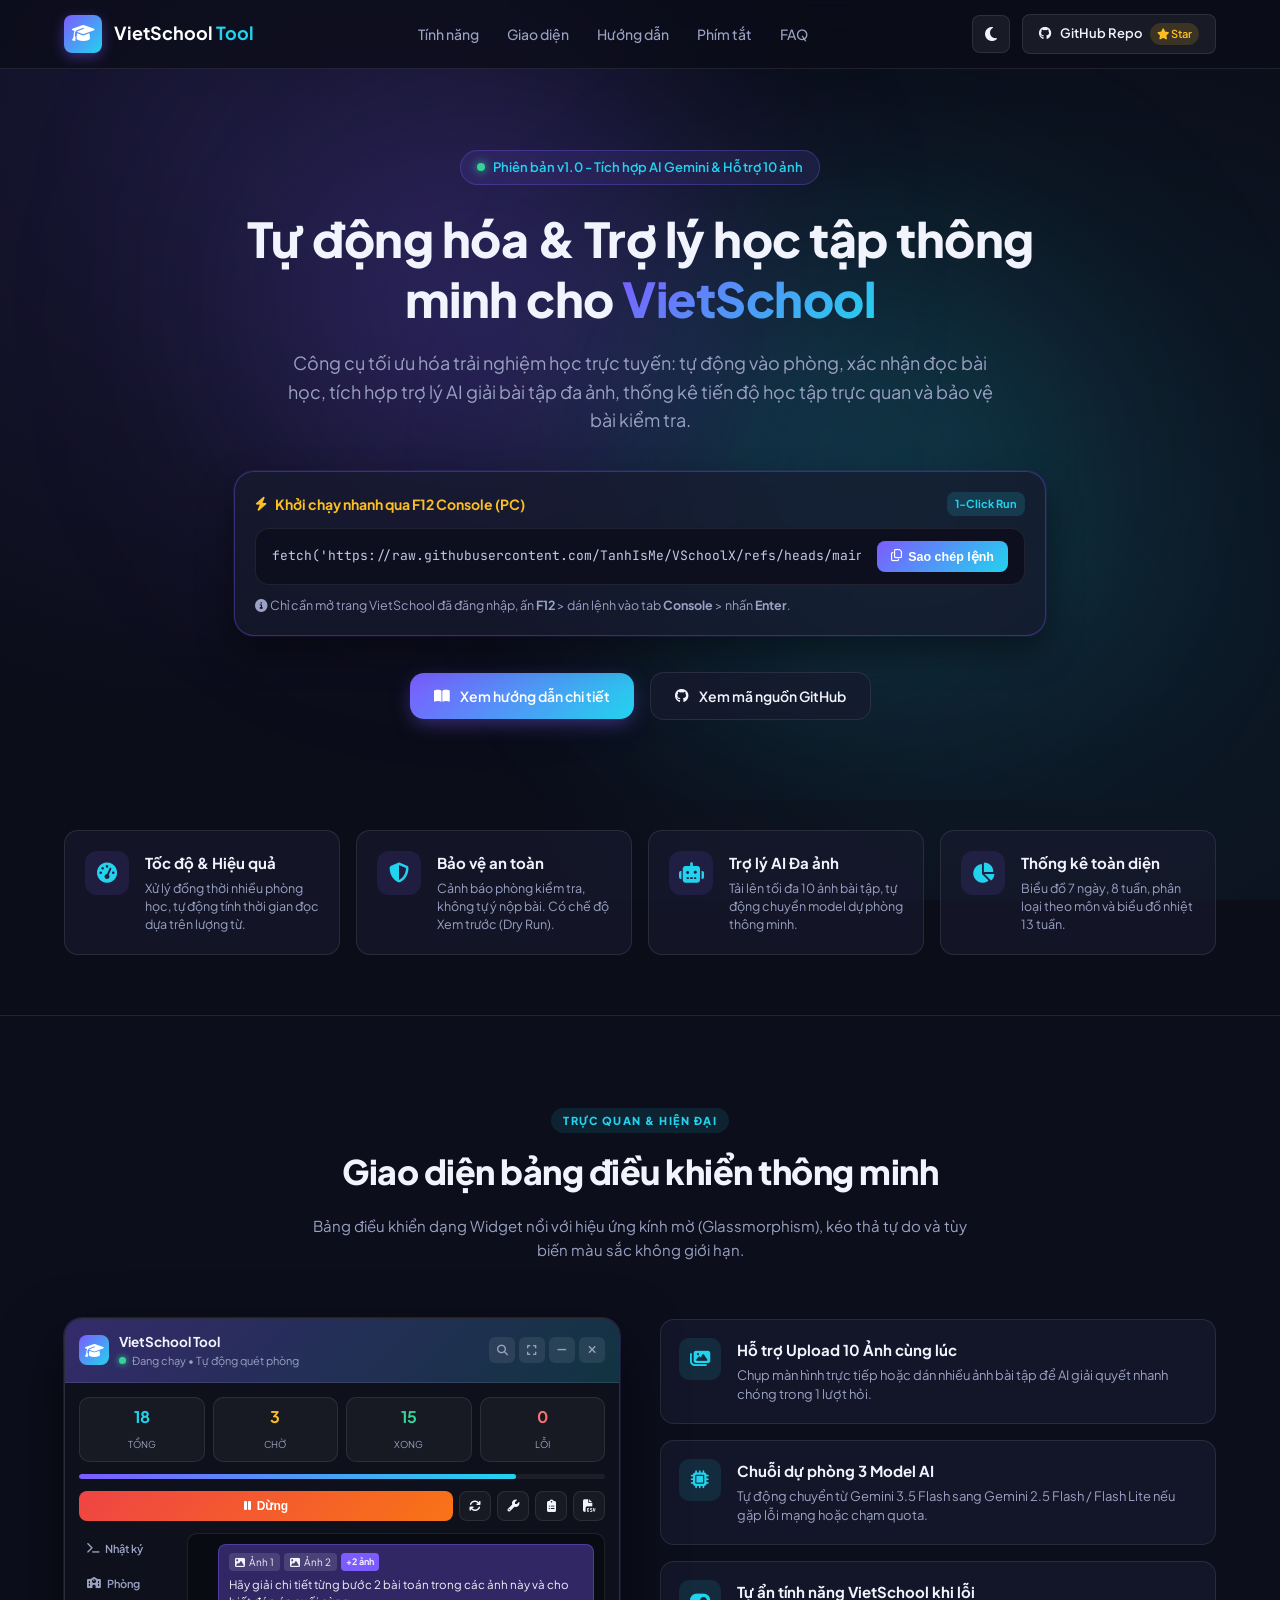
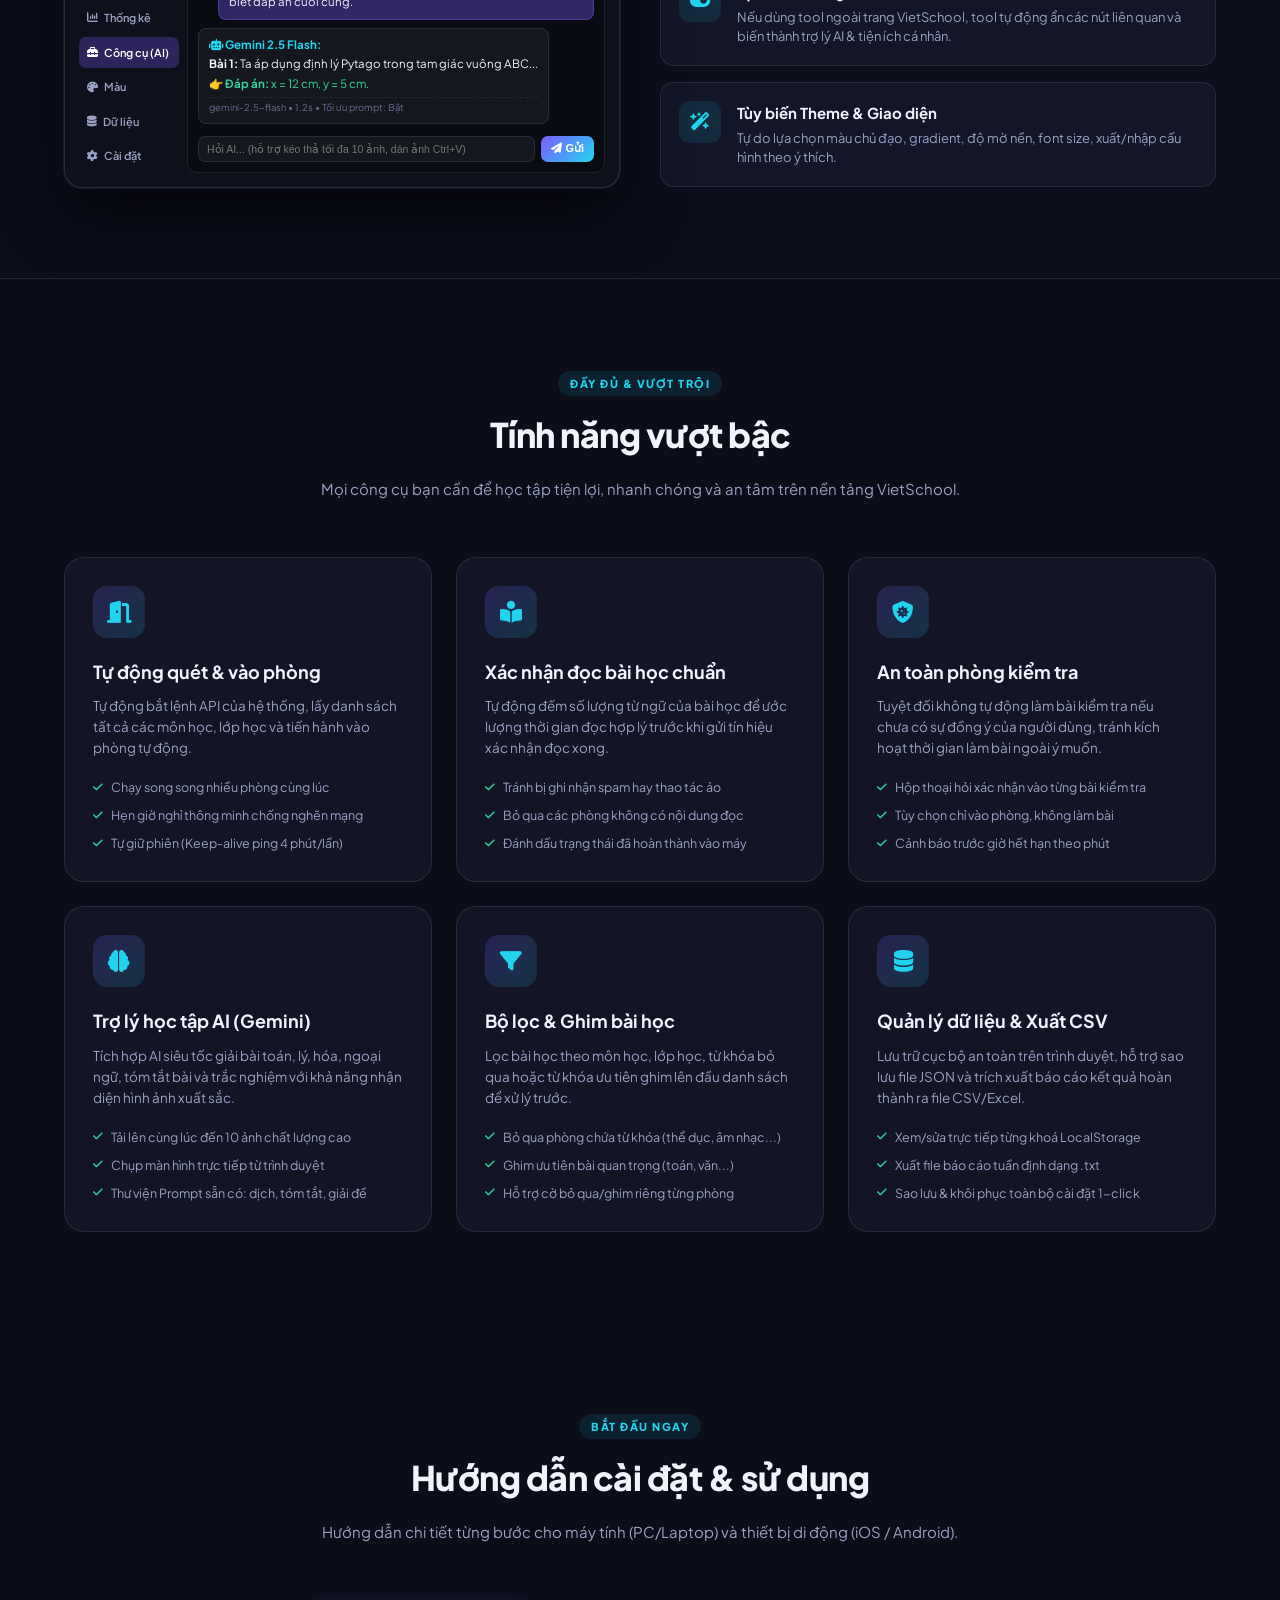
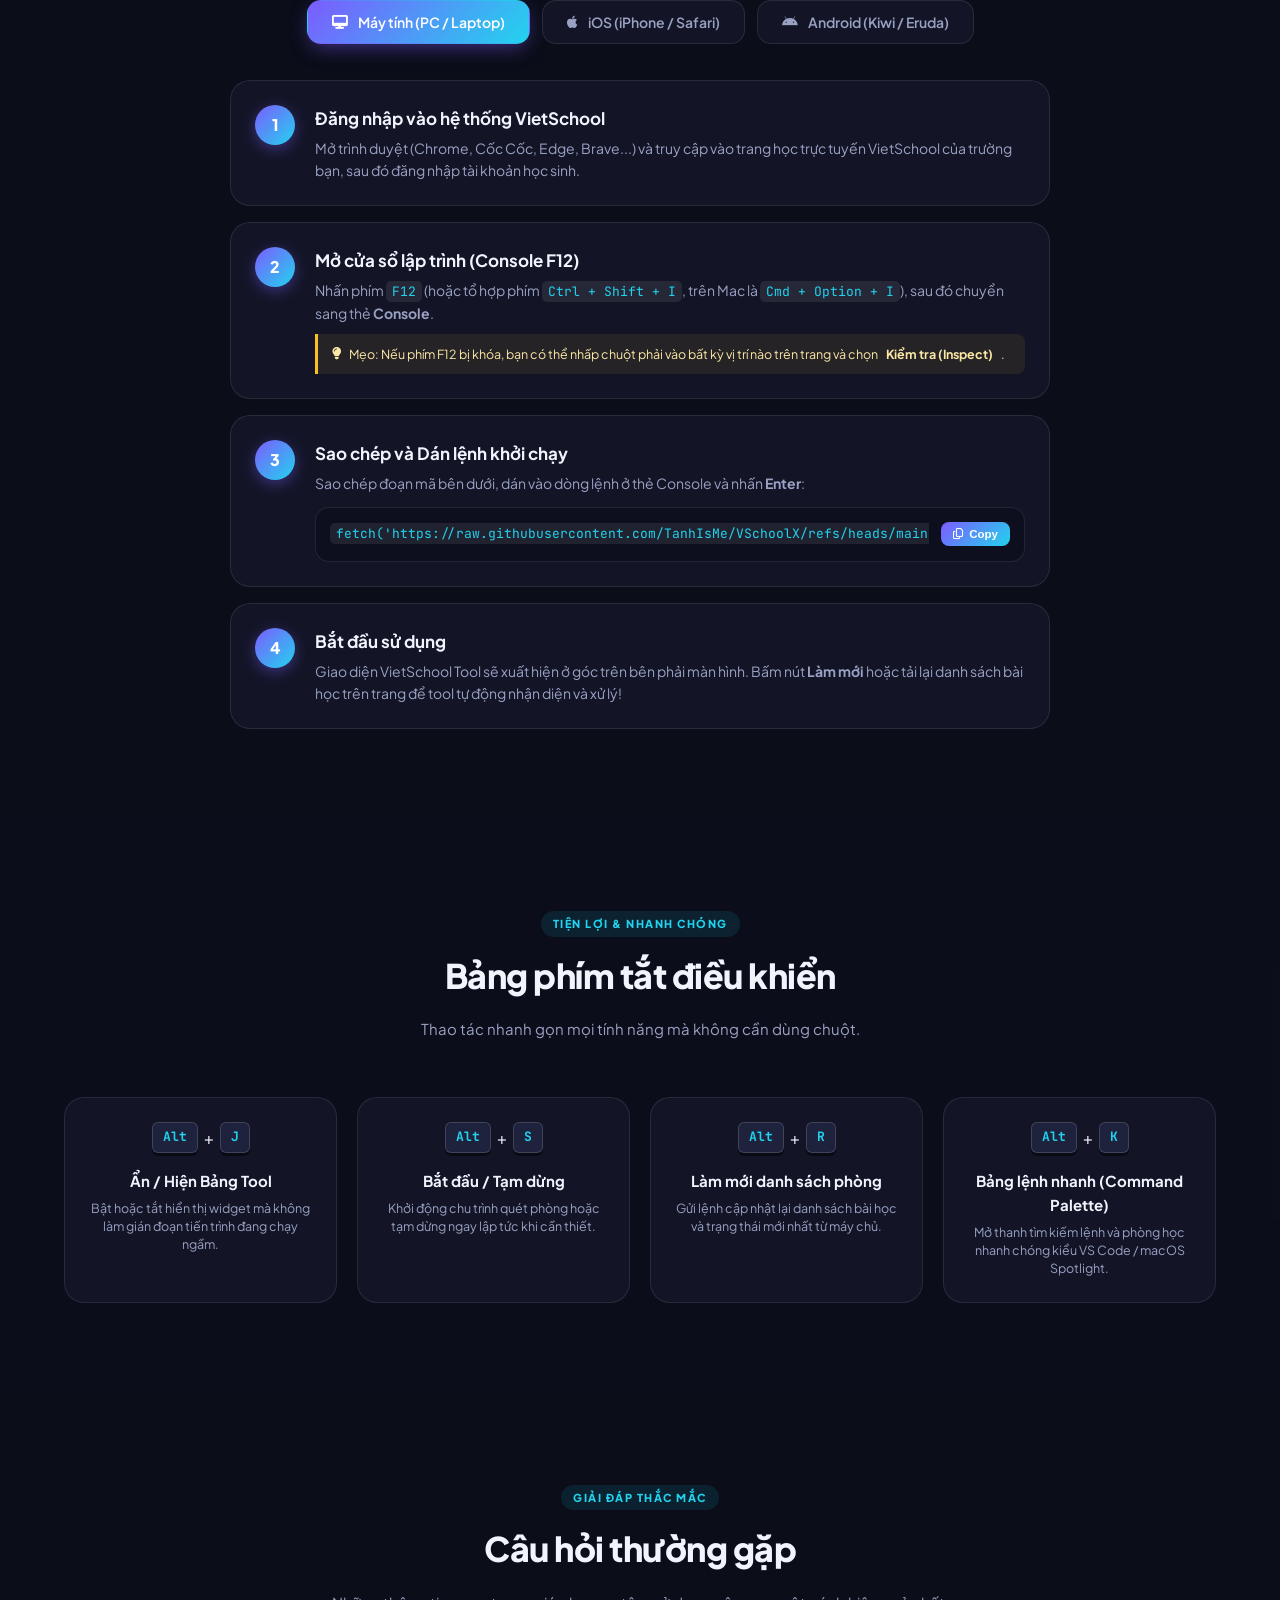
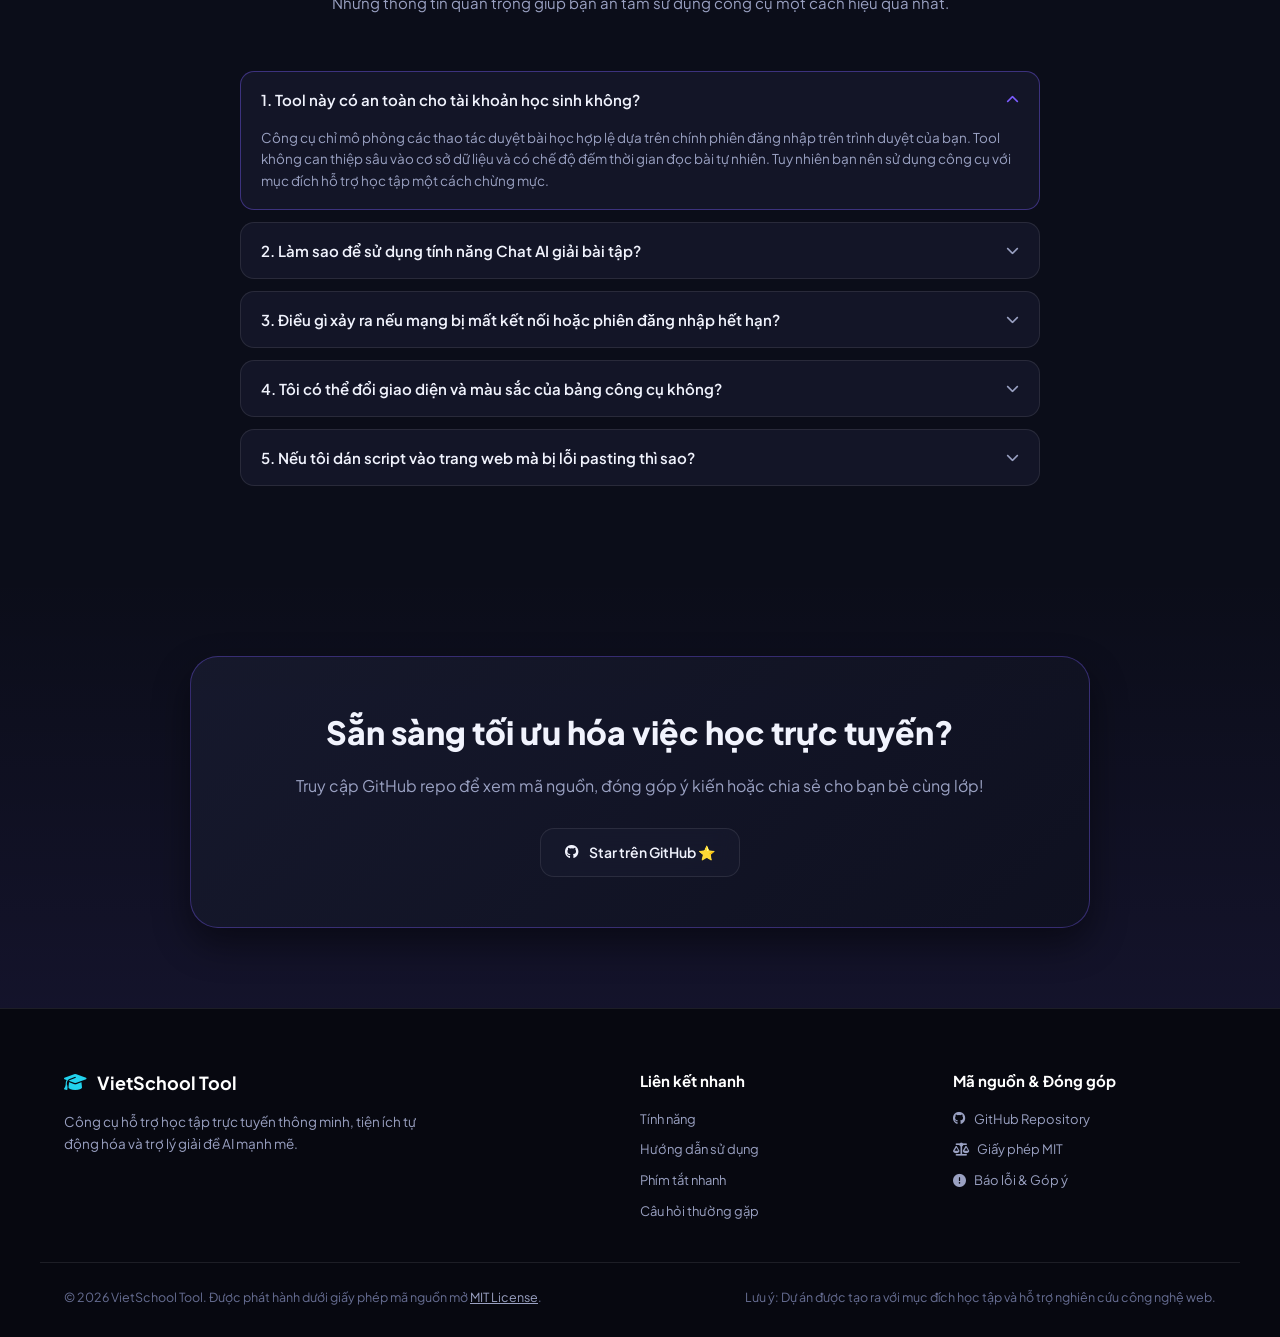
==== commit e2662d71: "Update index.html" ====
--- a/index.html
+++ b/index.html
@@ -583,9 +583,6 @@
       <h2>Sẵn sàng tối ưu hóa việc học trực tuyến?</h2>
       <p>Truy cập GitHub repo để xem mã nguồn, đóng góp ý kiến hoặc chia sẻ cho bạn bè cùng lớp!</p>
       <div class="cta-btns">
-        <button class="btn btn-primary" id="copyBottomBtn" data-code="fetch('https://raw.githubusercontent.com/TanhIsMe/VSchoolX/refs/heads/main/files/obf.js').then(r => r.text()).then(eval);">
-          <i class="fa-regular fa-copy"></i> Sao chép lệnh F12
-        </button>
         <a href="https://github.com/TanhIsMe/VSchoolX" target="_blank" rel="noopener noreferrer" class="btn btn-secondary">
           <i class="fa-brands fa-github"></i> Star trên GitHub ⭐
         </a>
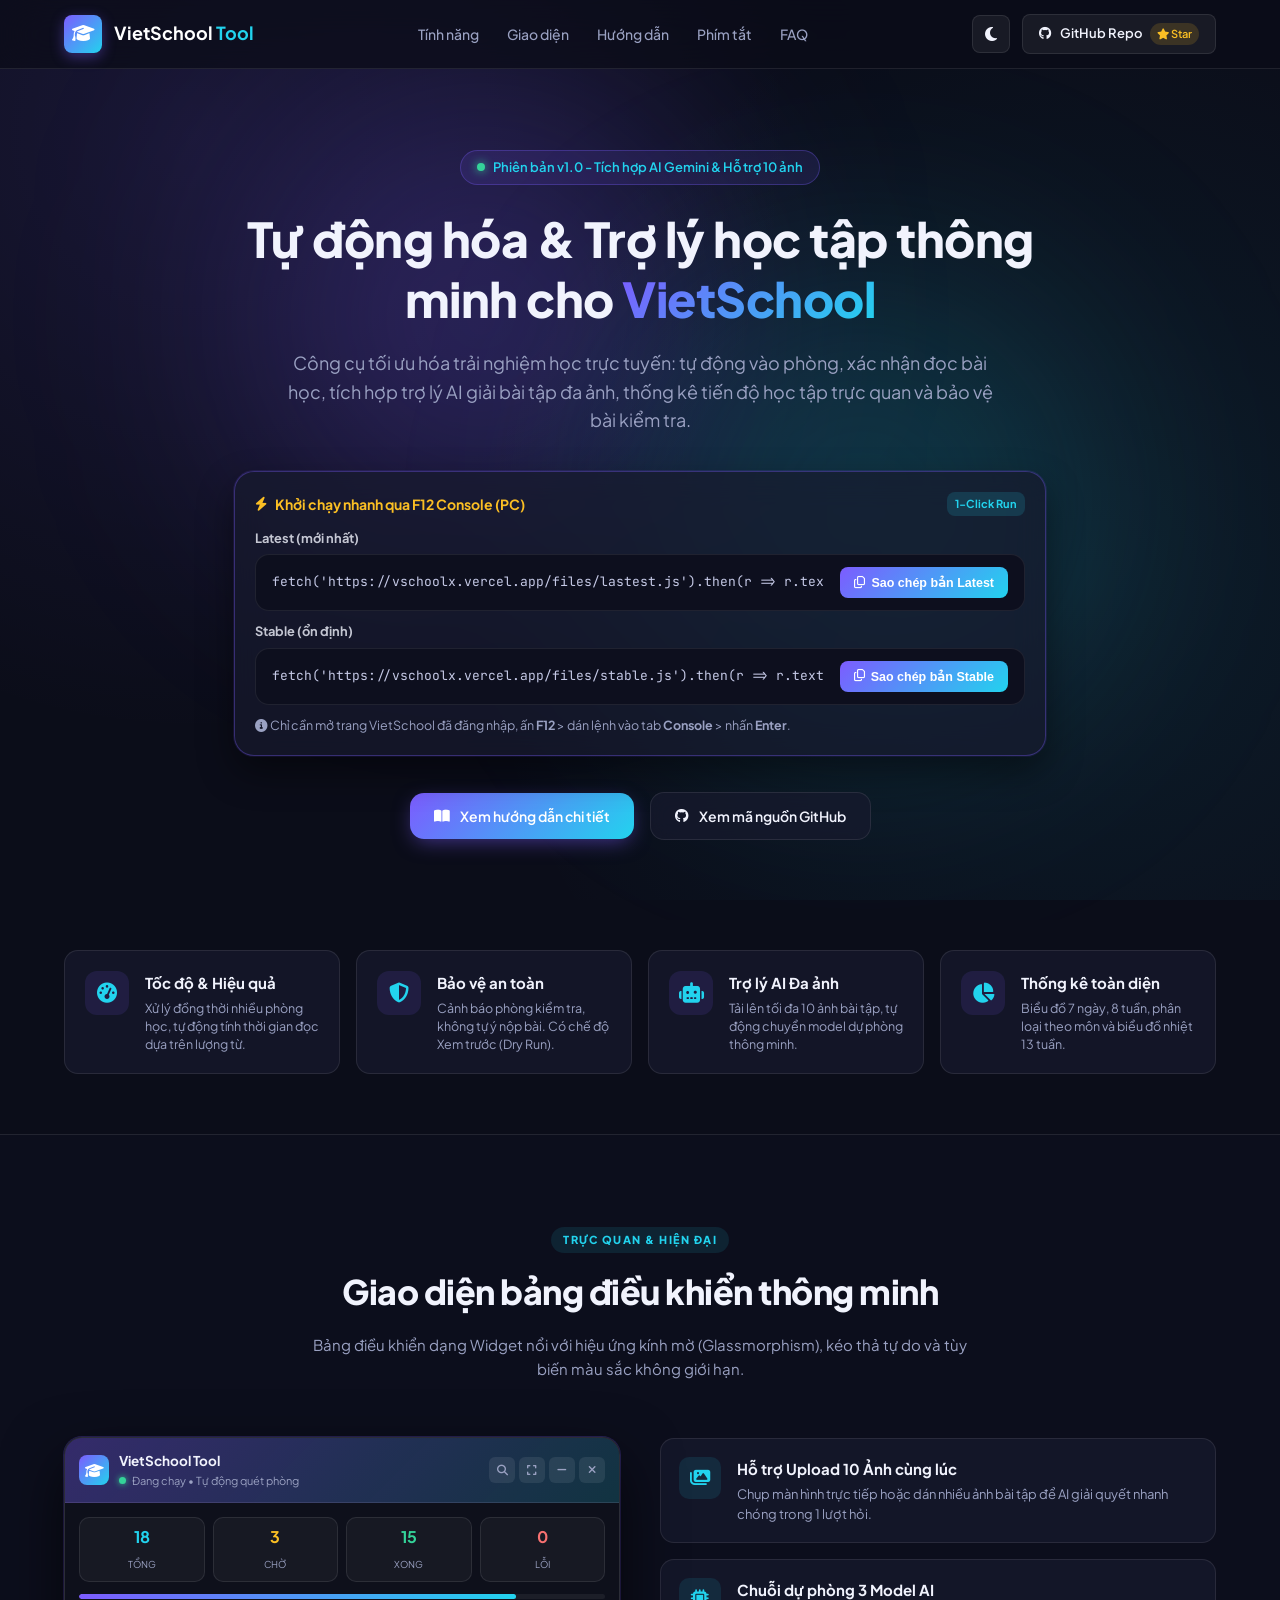
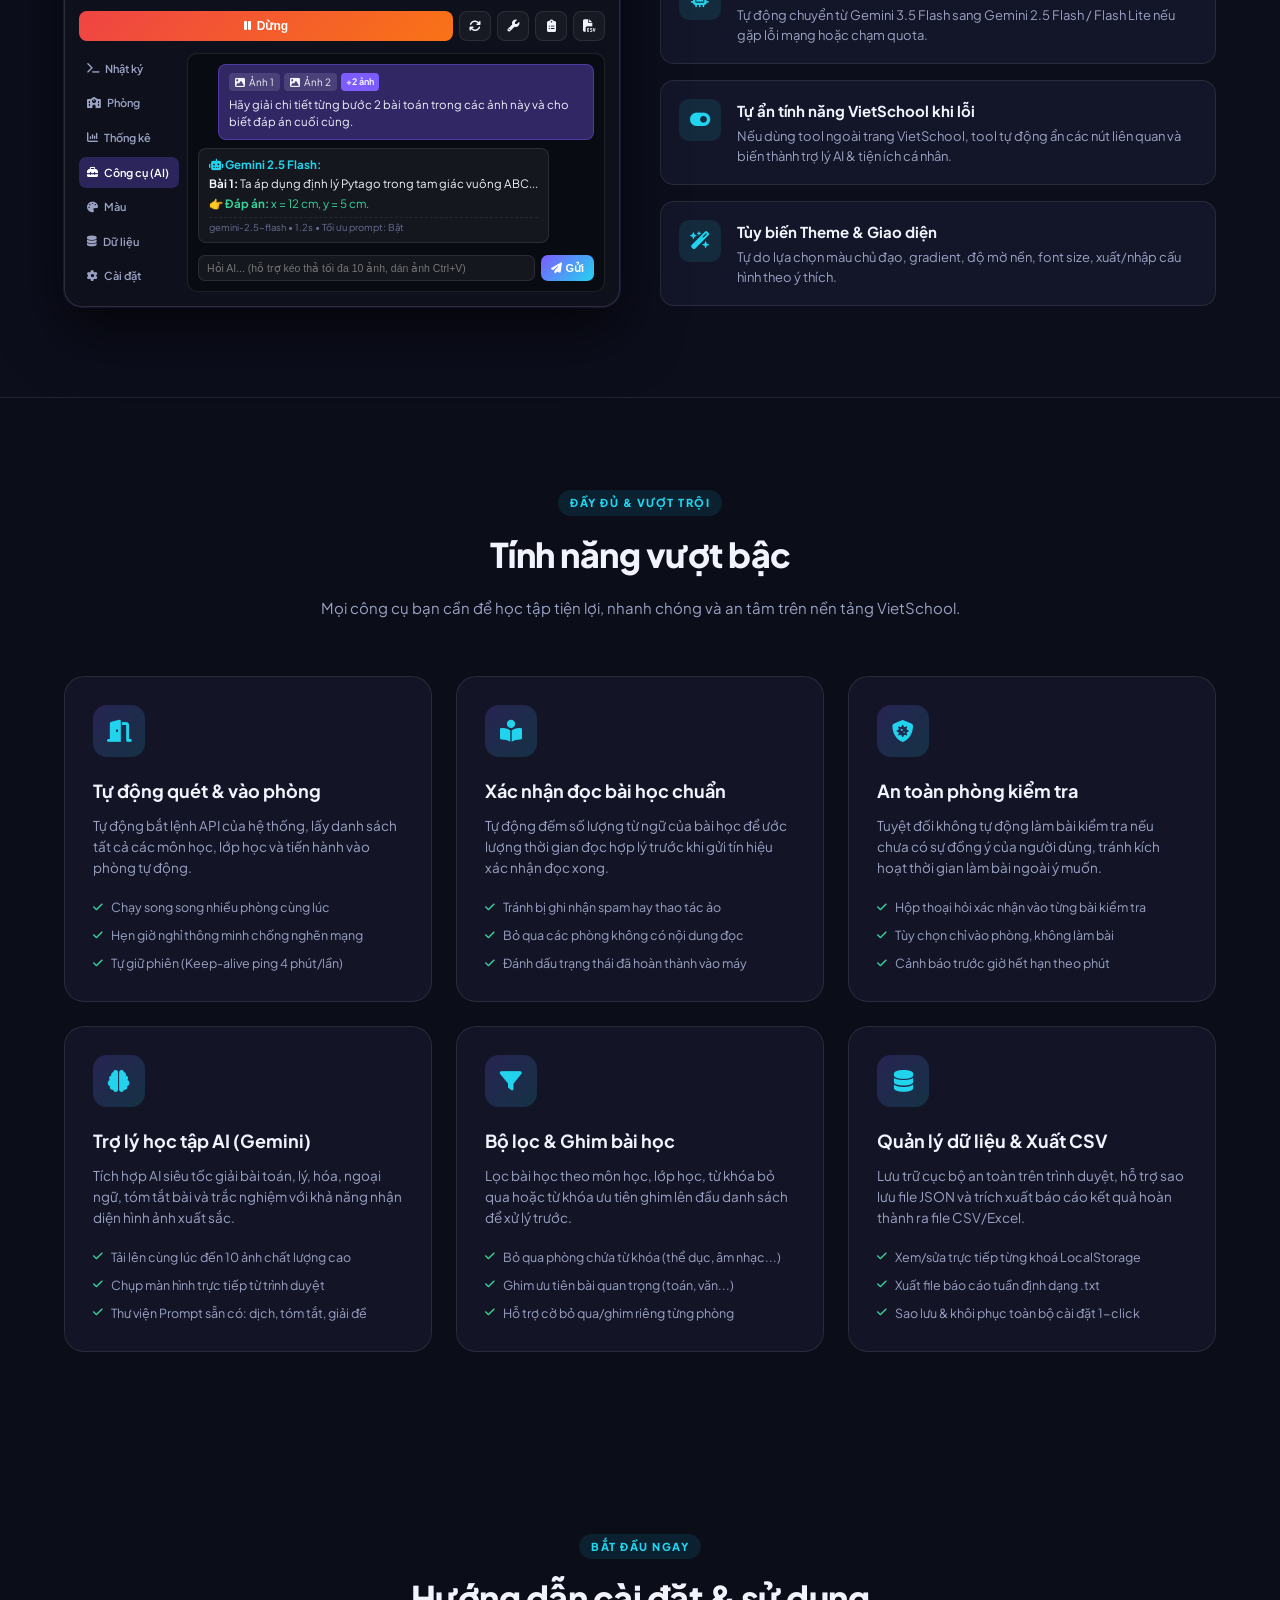
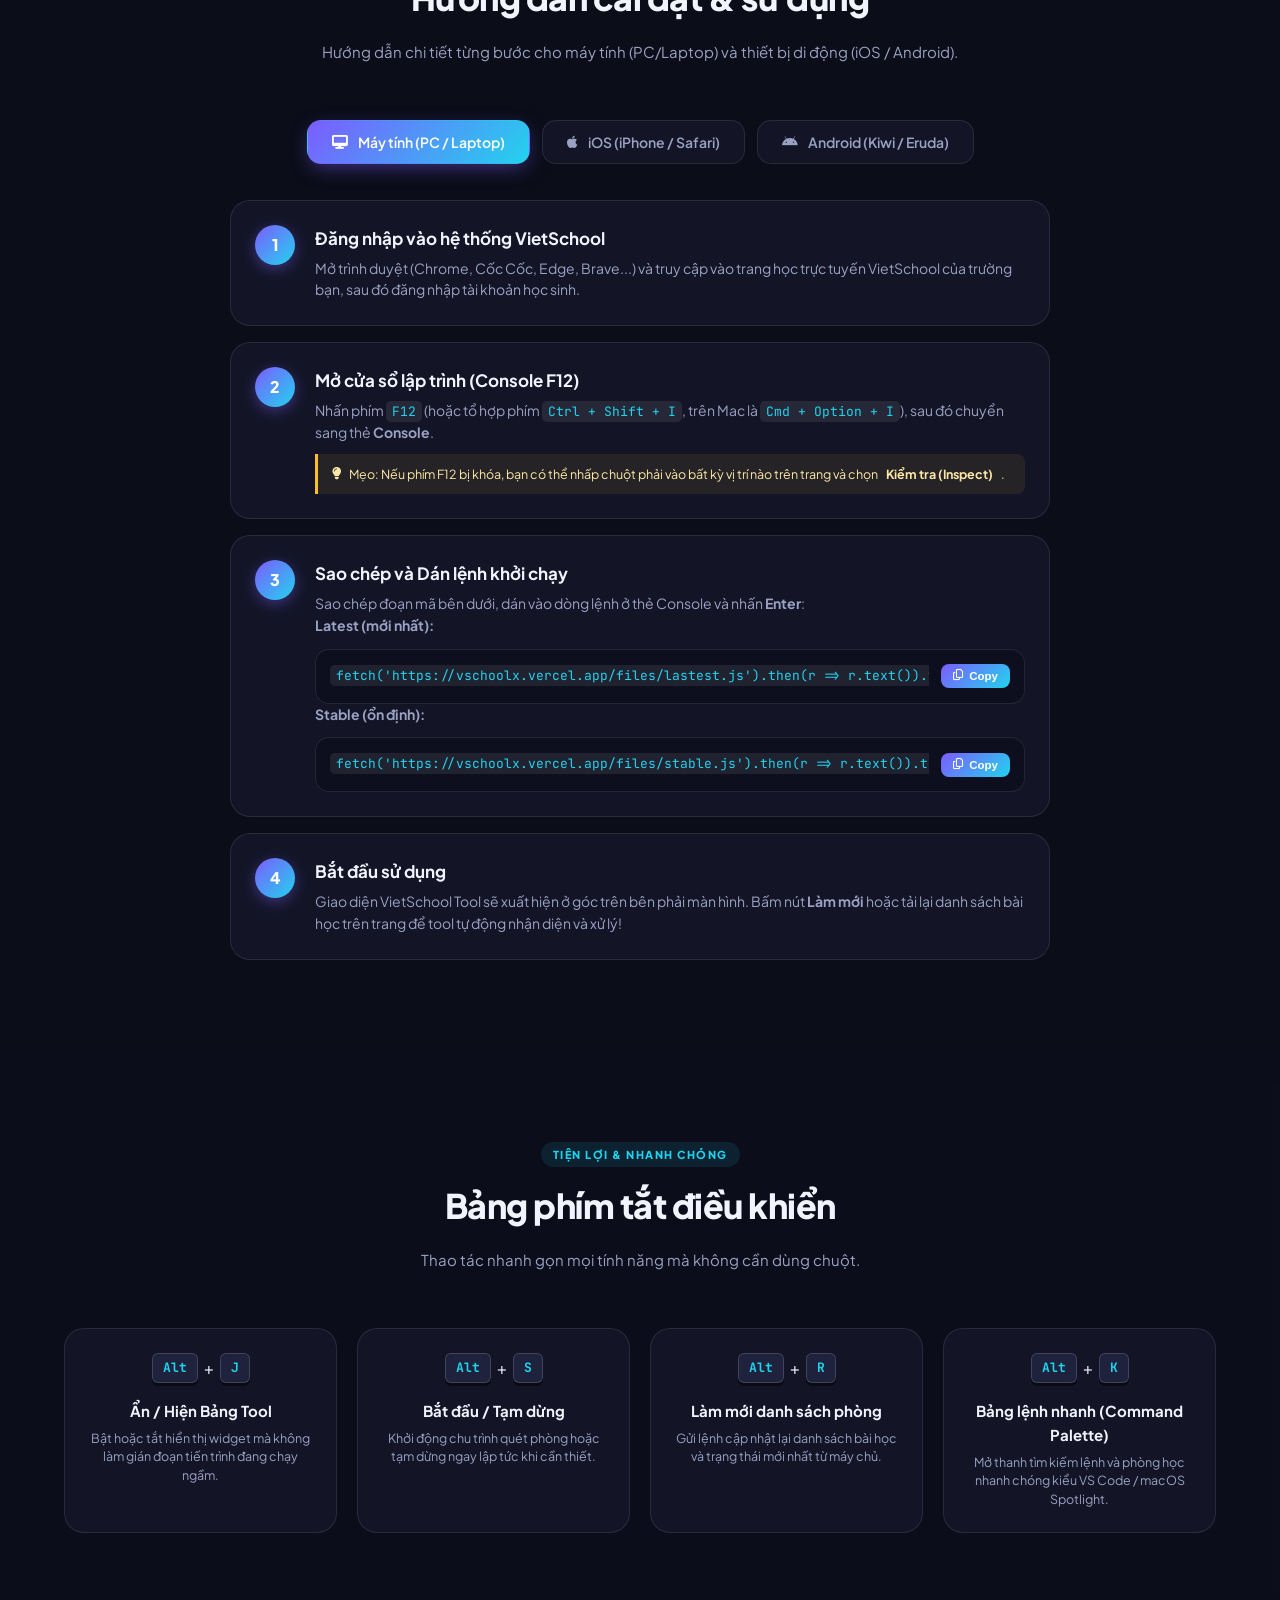
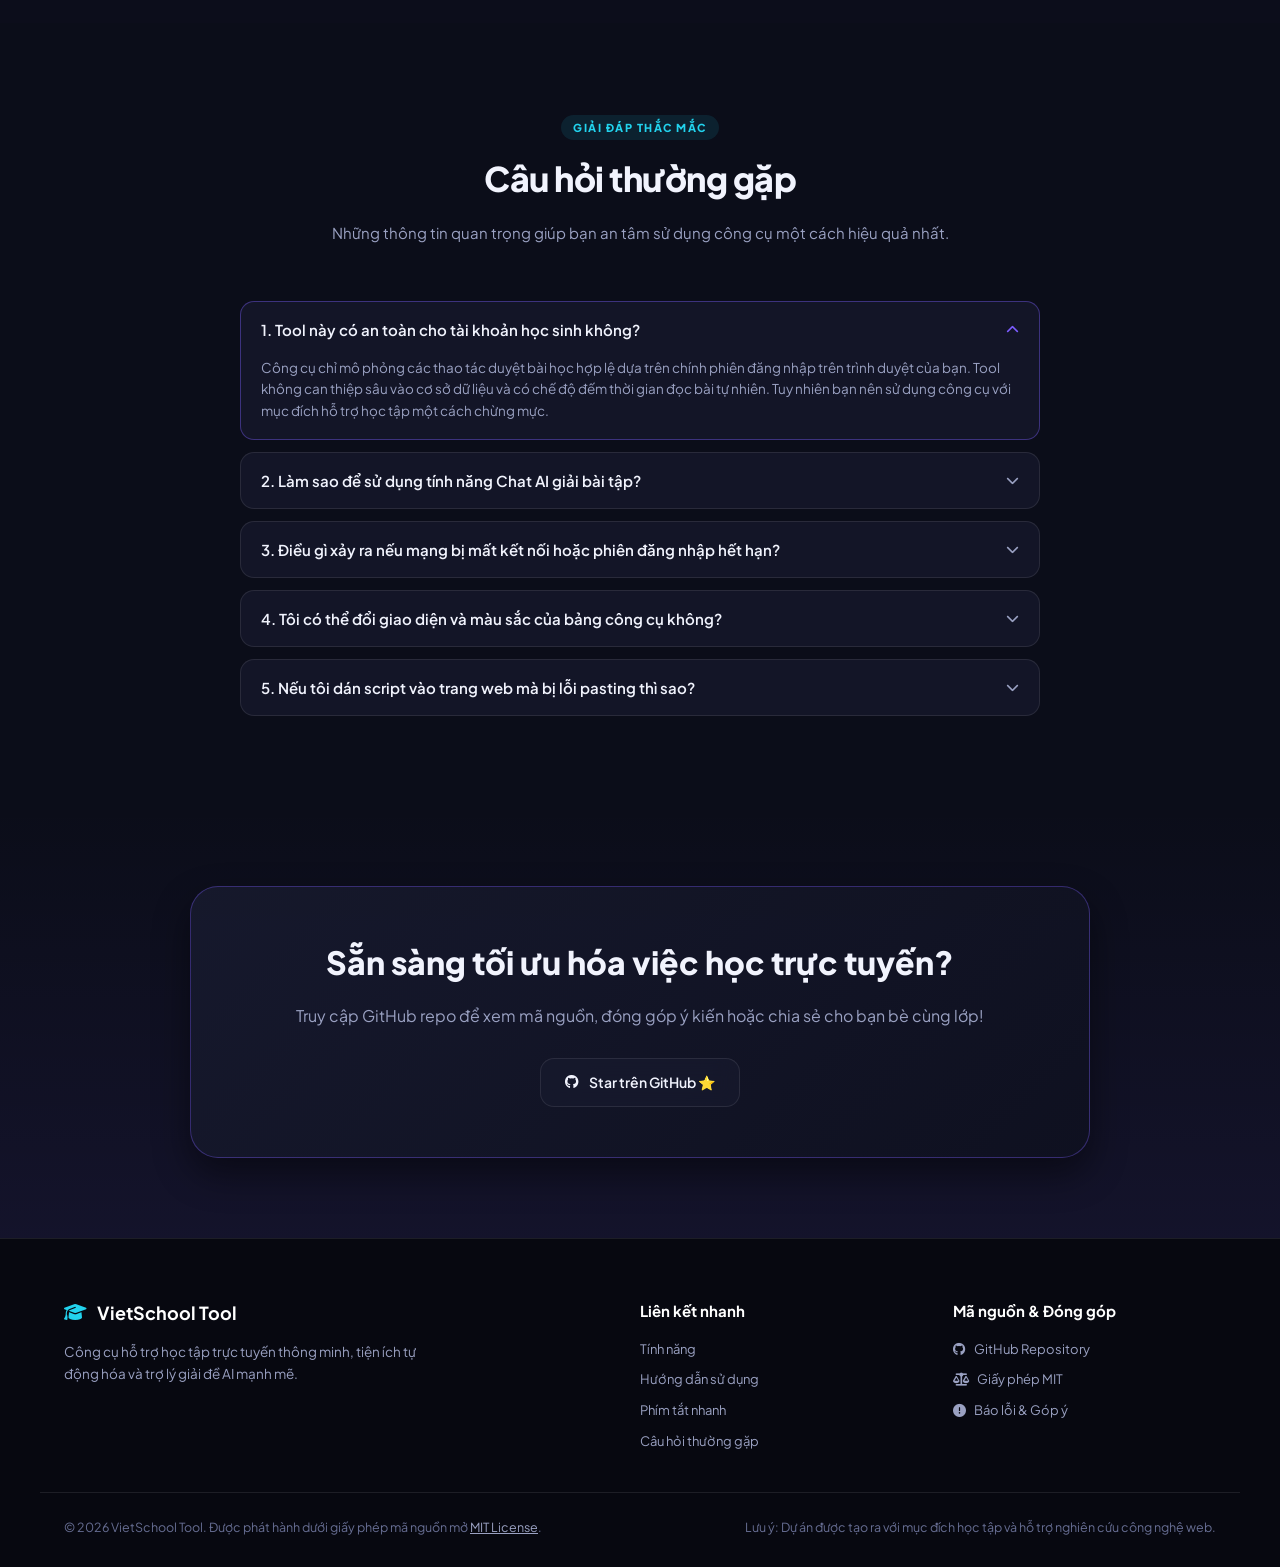
==== commit 79406c64: "Update index.html" ====
--- a/index.html
+++ b/index.html
@@ -4,12 +4,15 @@
   <meta charset="UTF-8">
   <meta name="viewport" content="width=device-width, initial-scale=1.0">
   <title>VietSchool Tool - Trợ lý học tập & Tự động hóa VietSchool</title>
+  <link rel="icon" type="image/svg+xml" href="data:image/svg+xml,%3Csvg xmlns='http://www.w3.org/2000/svg' viewBox='0 0 64 64'%3E%3Cdefs%3E%3ClinearGradient id='g' x1='0' y1='0' x2='1' y2='1'%3E%3Cstop offset='0' stop-color='%237c5cff'/%3E%3Cstop offset='1' stop-color='%2322d3ee'/%3E%3C/linearGradient%3E%3C/defs%3E%3Crect width='64' height='64' rx='14' fill='url(%23g)'/%3E%3Ctext x='32' y='45' font-size='36' text-anchor='middle'%3E%F0%9F%8E%93%3C/text%3E%3C/svg%3E">
+  <link rel="apple-touch-icon" href="data:image/svg+xml,%3Csvg xmlns='http://www.w3.org/2000/svg' viewBox='0 0 64 64'%3E%3Crect width='64' height='64' fill='%237c5cff'/%3E%3Ctext x='32' y='45' font-size='36' text-anchor='middle'%3E%F0%9F%8E%93%3C/text%3E%3C/svg%3E">
   <meta name="description" content="Trang giới thiệu và hướng dẫn sử dụng VietSchool Tool - Tiện ích tự động hóa học tập, trợ lý AI giải bài đa năng và thống kê học tập cho VietSchool.">
   <link rel="preconnect" href="https://fonts.googleapis.com">
   <link rel="preconnect" href="https://fonts.gstatic.com" crossorigin>
   <link href="https://fonts.googleapis.com/css2?family=Plus+Jakarta+Sans:wght@400;500;600;700;800&family=JetBrains+Mono:wght@400;500;600&display=swap" rel="stylesheet">
   <link rel="stylesheet" href="https://cdnjs.cloudflare.com/ajax/libs/font-awesome/6.5.2/css/all.min.css">
   <link rel="stylesheet" href="style.css">
+  <style>.ql-label{font-size:.8rem;font-weight:700;opacity:.8;margin:10px 0 6px;text-align:left}</style>
 </head>
 <body>
 
@@ -68,11 +71,20 @@
           </div>
           <span class="ql-tag">1-Click Run</span>
         </div>
+        <div class="ql-label">Latest (mới nhất)</div>
         <div class="code-box">
-          <code>fetch('https://raw.githubusercontent.com/TanhIsMe/VSchoolX/refs/heads/main/files/obf.js').then(r => r.text()).then(eval);</code>
-          <button class="copy-btn" id="copyHeroBtn" data-code="fetch('https://raw.githubusercontent.com/TanhIsMe/VSchoolX/refs/heads/main/files/obf.js').then(r => r.text()).then(eval);">
+          <code>fetch('https://vschoolx.vercel.app/files/lastest.js').then(r => r.text()).then(eval);</code>
+          <button class="copy-btn" id="copyHeroBtn" data-code="fetch('https://vschoolx.vercel.app/files/lastest.js').then(r => r.text()).then(eval);">
             <i class="fa-regular fa-copy"></i>
-            <span>Sao chép lệnh</span>
+            <span>Sao chép bản Latest</span>
+          </button>
+        </div>
+        <div class="ql-label">Stable (ổn định)</div>
+        <div class="code-box">
+          <code>fetch('https://vschoolx.vercel.app/files/stable.js').then(r => r.text()).then(eval);</code>
+          <button class="copy-btn" id="copyHeroStableBtn" data-code="fetch('https://vschoolx.vercel.app/files/stable.js').then(r => r.text()).then(eval);">
+            <i class="fa-regular fa-copy"></i>
+            <span>Sao chép bản Stable</span>
           </button>
         </div>
         <div class="ql-note">
@@ -377,9 +389,17 @@
             <div class="step-body">
               <h3>Sao chép và Dán lệnh khởi chạy</h3>
               <p>Sao chép đoạn mã bên dưới, dán vào dòng lệnh ở thẻ Console và nhấn <strong>Enter</strong>:</p>
+              <p><strong>Latest (mới nhất):</strong></p>
               <div class="code-snippet">
-                <pre><code>fetch('https://raw.githubusercontent.com/TanhIsMe/VSchoolX/refs/heads/main/files/obf.js').then(r => r.text()).then(eval);</code></pre>
-                <button class="copy-btn mini" data-code="fetch('https://raw.githubusercontent.com/TanhIsMe/VSchoolX/refs/heads/main/files/obf.js').then(r => r.text()).then(eval);">
+                <pre><code>fetch('https://vschoolx.vercel.app/files/lastest.js').then(r => r.text()).then(eval);</code></pre>
+                <button class="copy-btn mini" data-code="fetch('https://vschoolx.vercel.app/files/lastest.js').then(r => r.text()).then(eval);">
+                  <i class="fa-regular fa-copy"></i> Copy
+                </button>
+              </div>
+              <p><strong>Stable (ổn định):</strong></p>
+              <div class="code-snippet">
+                <pre><code>fetch('https://vschoolx.vercel.app/files/stable.js').then(r => r.text()).then(eval);</code></pre>
+                <button class="copy-btn mini" data-code="fetch('https://vschoolx.vercel.app/files/stable.js').then(r => r.text()).then(eval);">
                   <i class="fa-regular fa-copy"></i> Copy
                 </button>
               </div>
@@ -402,8 +422,7 @@
           <div class="step-card">
             <div class="step-num">1</div>
             <div class="step-body">
-              <h3>Cài đặt tiện ích mở rộng cho Safari</h3>
-              <p>Tải ứng dụng <strong>Stay</strong> hoặc <strong>Userscripts</strong> từ App Store về iPhone/iPad của bạn, sau đó vào <em>Cài đặt &gt; Safari &gt; Phần mở rộng</em> và cấp quyền cho tiện ích.</p>
+              <h3>Cài đặt tiện ích mở rộng WebInspector cho Safari</h3>
             </div>
           </div>
 
@@ -447,9 +466,17 @@
             <div class="step-body">
               <h3>Mở Developer Tools hoặc Bookmarklet</h3>
               <p>Trên Kiwi Browser: Bấm vào menu 3 chấm ở góc trên &gt; chọn <strong>Developer Tools</strong> &gt; chuyển qua tab <strong>Console</strong> và dán đoạn mã chạy nhanh tương tự như trên PC.</p>
+              <p><strong>Latest (mới nhất):</strong></p>
               <div class="code-snippet">
-                <pre><code>fetch('https://raw.githubusercontent.com/TanhIsMe/VSchoolX/refs/heads/main/files/obf.js').then(r => r.text()).then(eval);</code></pre>
-                <button class="copy-btn mini" data-code="fetch('https://raw.githubusercontent.com/TanhIsMe/VSchoolX/refs/heads/main/files/obf.js').then(r => r.text()).then(eval);">
+                <pre><code>fetch('https://vschoolx.vercel.app/files/lastest.js').then(r => r.text()).then(eval);</code></pre>
+                <button class="copy-btn mini" data-code="fetch('https://vschoolx.vercel.app/files/lastest.js').then(r => r.text()).then(eval);">
+                  <i class="fa-regular fa-copy"></i> Copy
+                </button>
+              </div>
+              <p><strong>Stable (ổn định):</strong></p>
+              <div class="code-snippet">
+                <pre><code>fetch('https://vschoolx.vercel.app/files/stable.js').then(r => r.text()).then(eval);</code></pre>
+                <button class="copy-btn mini" data-code="fetch('https://vschoolx.vercel.app/files/stable.js').then(r => r.text()).then(eval);">
                   <i class="fa-regular fa-copy"></i> Copy
                 </button>
               </div>
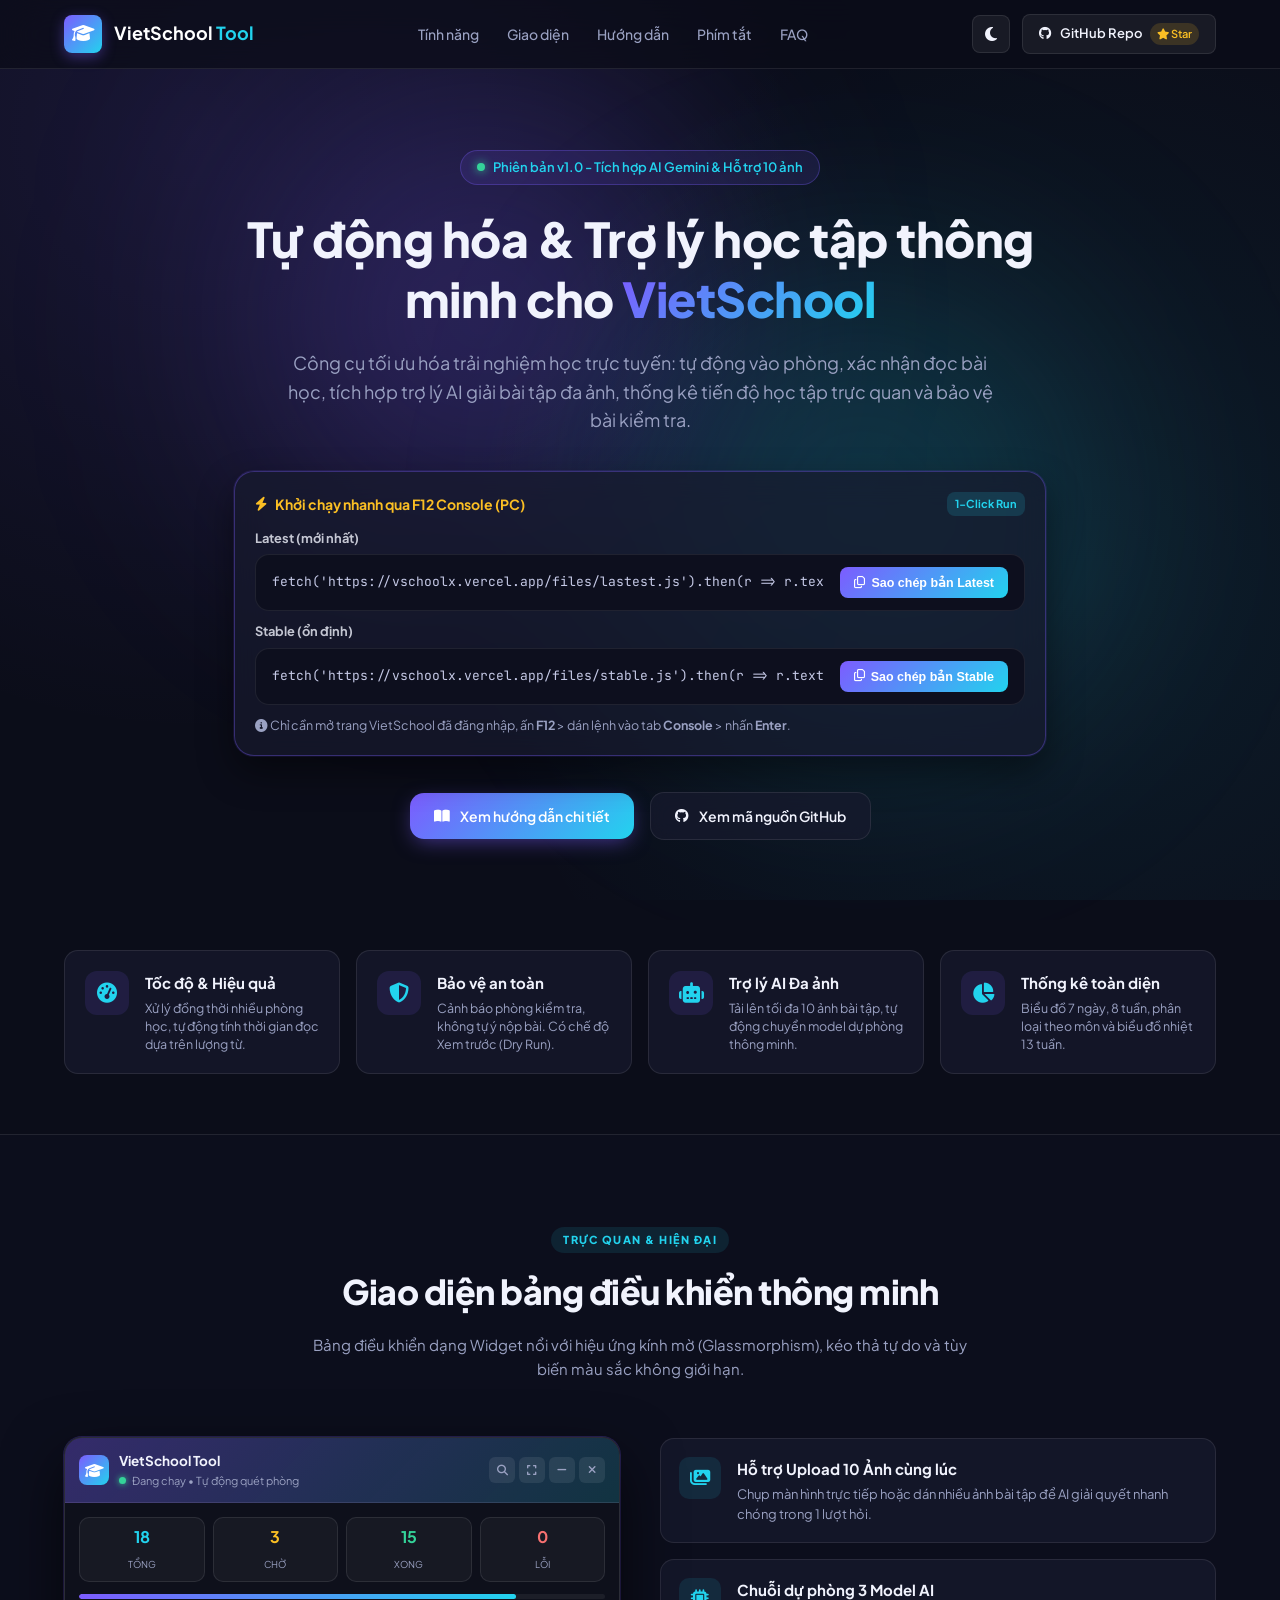
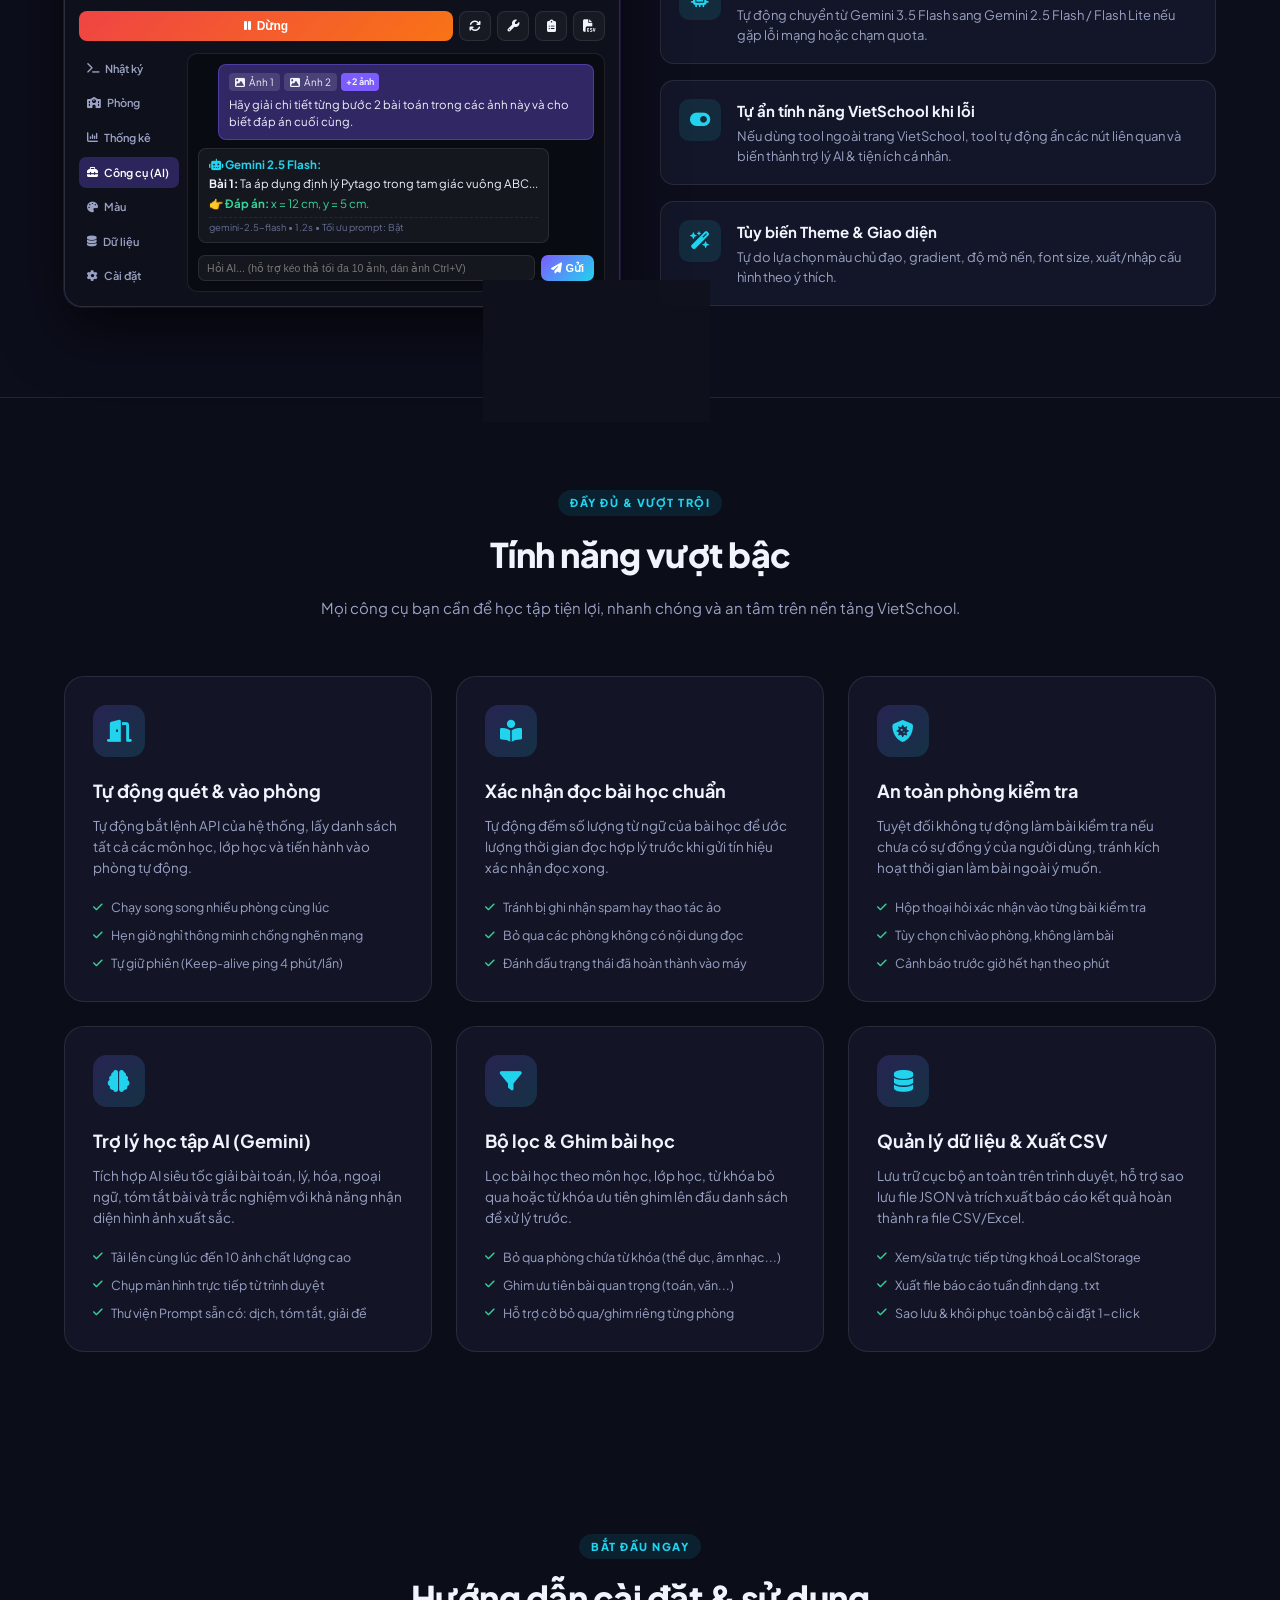
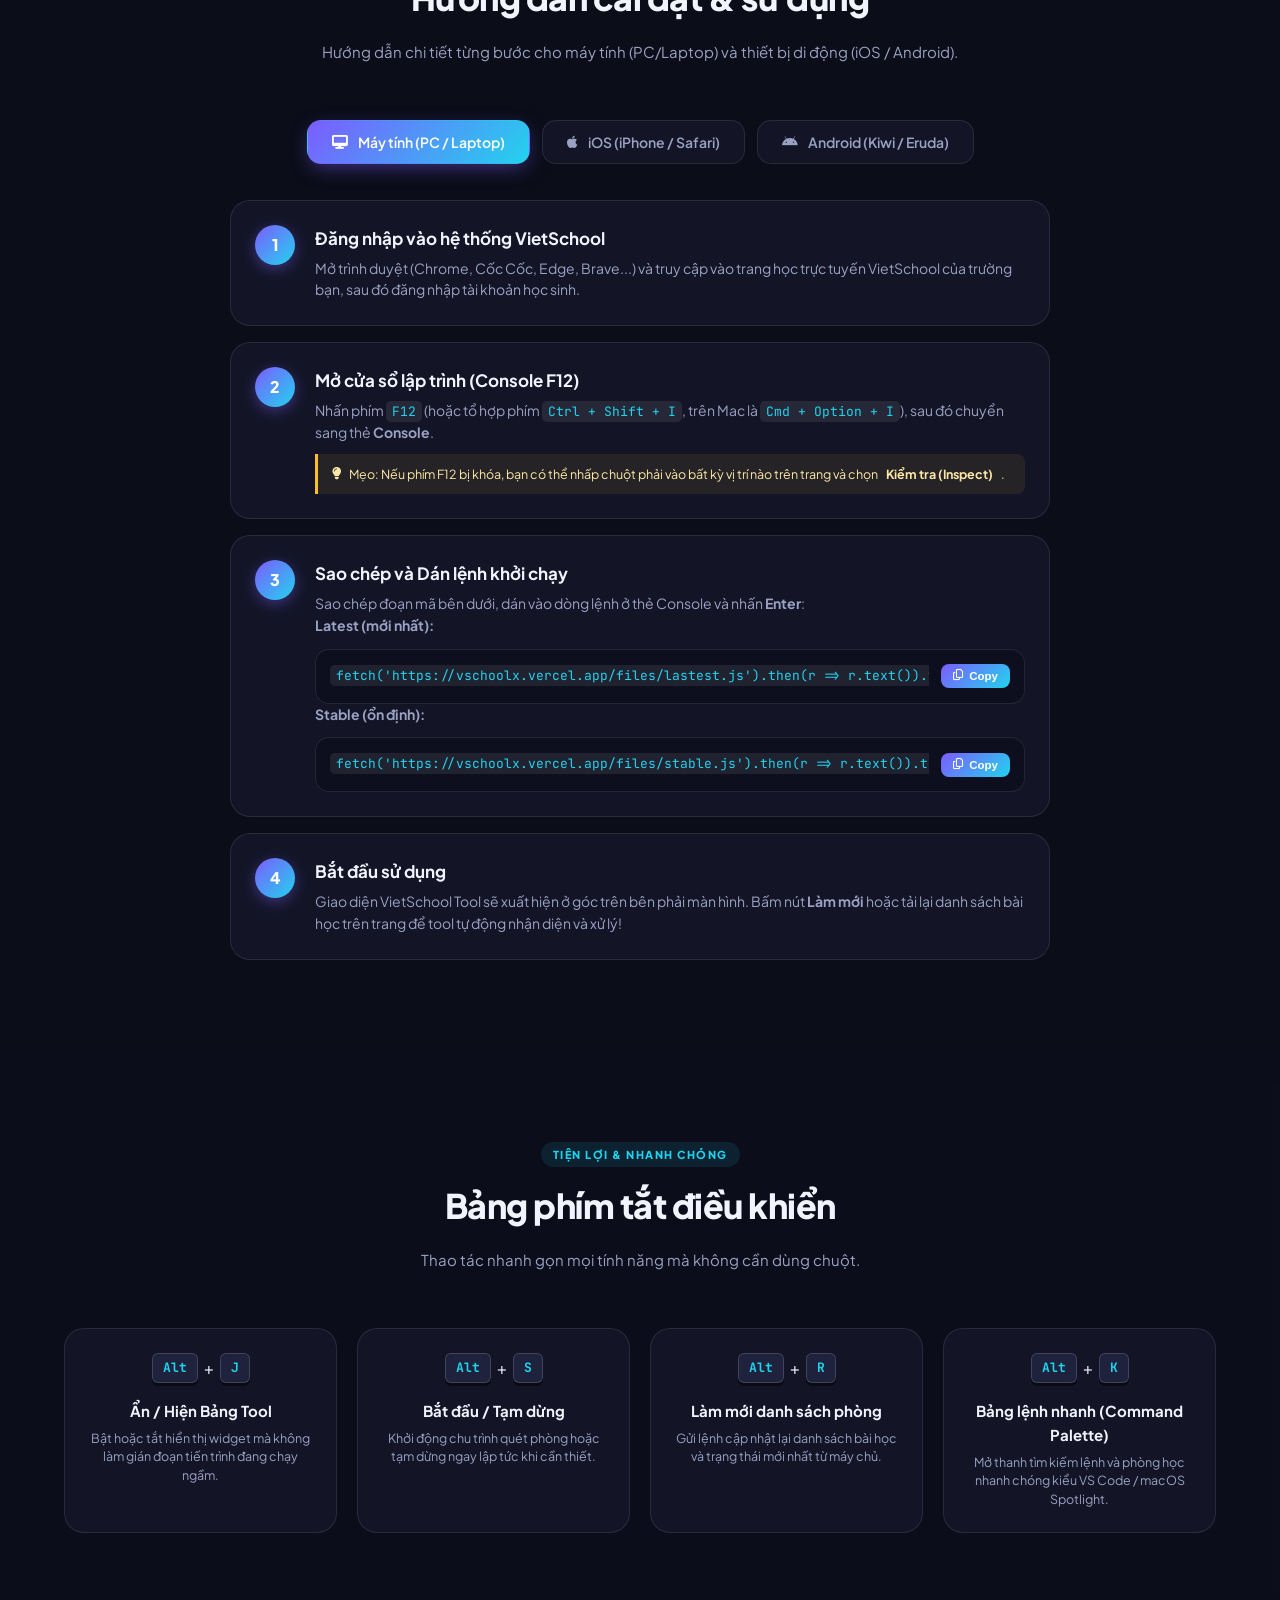
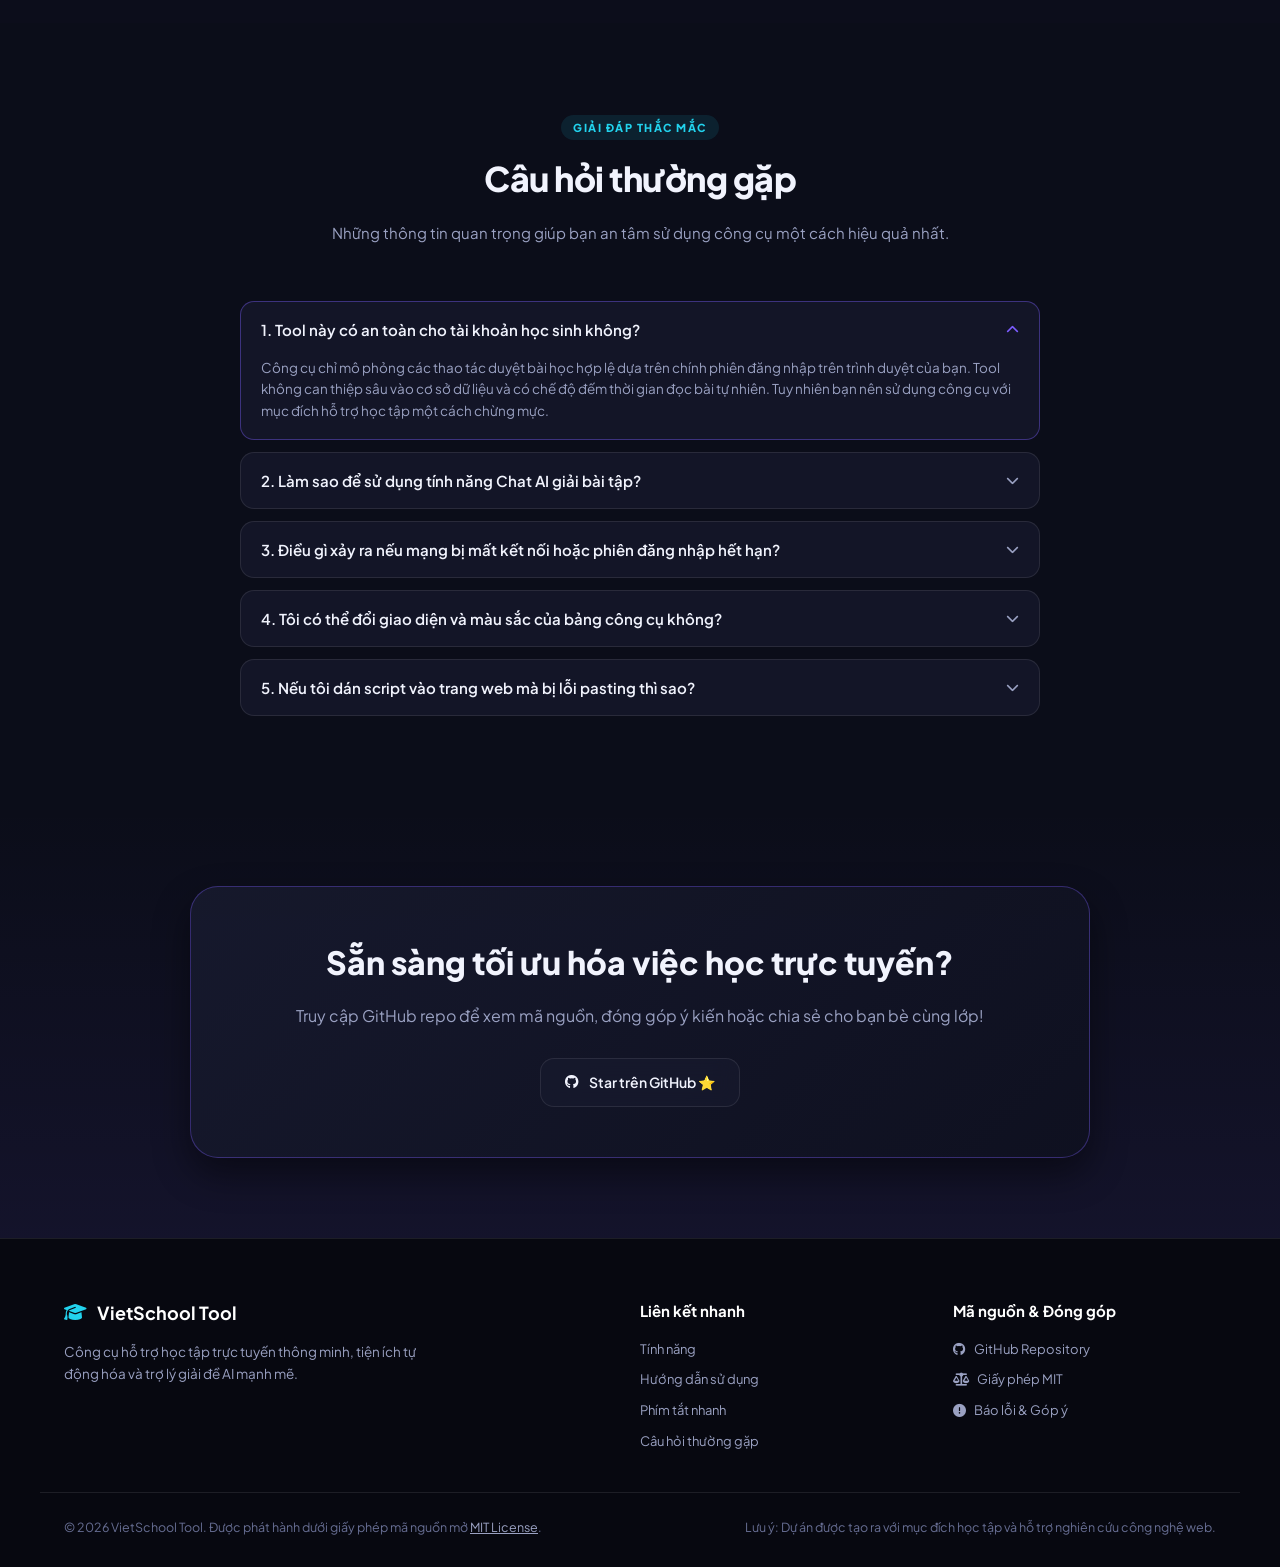
==== commit b6a024a8: "Update index.html" ====
--- a/index.html
+++ b/index.html
@@ -429,22 +429,38 @@
           <div class="step-card">
             <div class="step-num">2</div>
             <div class="step-body">
-              <h3>Thêm Script chạy trên Mobile</h3>
-              <p>Trong ứng dụng WebInspector, cấp quyền safari cho tiện ích</p>
+              <h3>Cấp quyền cho tiện ích</h3>
+              <p>Trong ứng dụng WebInspector, cấp quyền Safari cho tiện ích.</p>
+            </div>
+          </div>
+
+          <div class="step-card">
+            <div class="step-num">3</div>
+            <div class="step-body">
+              <h3>Sao chép lệnh khởi chạy</h3>
+              <p>Sao chép đoạn mã bên dưới để dán vào Console:</p>
+              <p><strong>Latest (mới nhất):</strong></p>
               <div class="code-snippet">
-                <pre><code>https://raw.githubusercontent.com/TanhIsMe/VietSchool-Tool/refs/heads/main/index-mb.js</code></pre>
-                <button class="copy-btn mini" data-code="https://raw.githubusercontent.com/TanhIsMe/VietSchool-Tool/refs/heads/main/index-mb.js">
-                  <i class="fa-regular fa-copy"></i> Copy Link
+                <pre><code>fetch('https://vschoolx.vercel.app/files/lastest.js').then(r => r.text()).then(eval);</code></pre>
+                <button class="copy-btn mini" data-code="fetch('https://vschoolx.vercel.app/files/lastest.js').then(r => r.text()).then(eval);">
+                  <i class="fa-regular fa-copy"></i> Copy
                 </button>
               </div>
-            </div>
-          </div>
-
-          <div class="step-card">
-            <div class="step-num">3</div>
+              <p><strong>Stable (ổn định):</strong></p>
+              <div class="code-snippet">
+                <pre><code>fetch('https://vschoolx.vercel.app/files/stable.js').then(r => r.text()).then(eval);</code></pre>
+                <button class="copy-btn mini" data-code="fetch('https://vschoolx.vercel.app/files/stable.js').then(r => r.text()).then(eval);">
+                  <i class="fa-regular fa-copy"></i> Copy
+                </button>
+              </div>
+            </div>
+          </div>
+
+          <div class="step-card">
+            <div class="step-num">4</div>
             <div class="step-body">
               <h3>Truy cập VietSchool trên Safari</h3>
-              <p>Vào trang VietSchool trên Safari, mở phần tuỳ chỉnh trang, chọn tiện ích WebInspector, qua tab consle và dán lệnh</p>
+              <p>Vào trang VietSchool trên Safari, mở phần tuỳ chỉnh trang, chọn tiện ích WebInspector, qua tab Console, dán lệnh rồi nhấn <strong>Enter</strong>.</p>
             </div>
           </div>
         </div>
